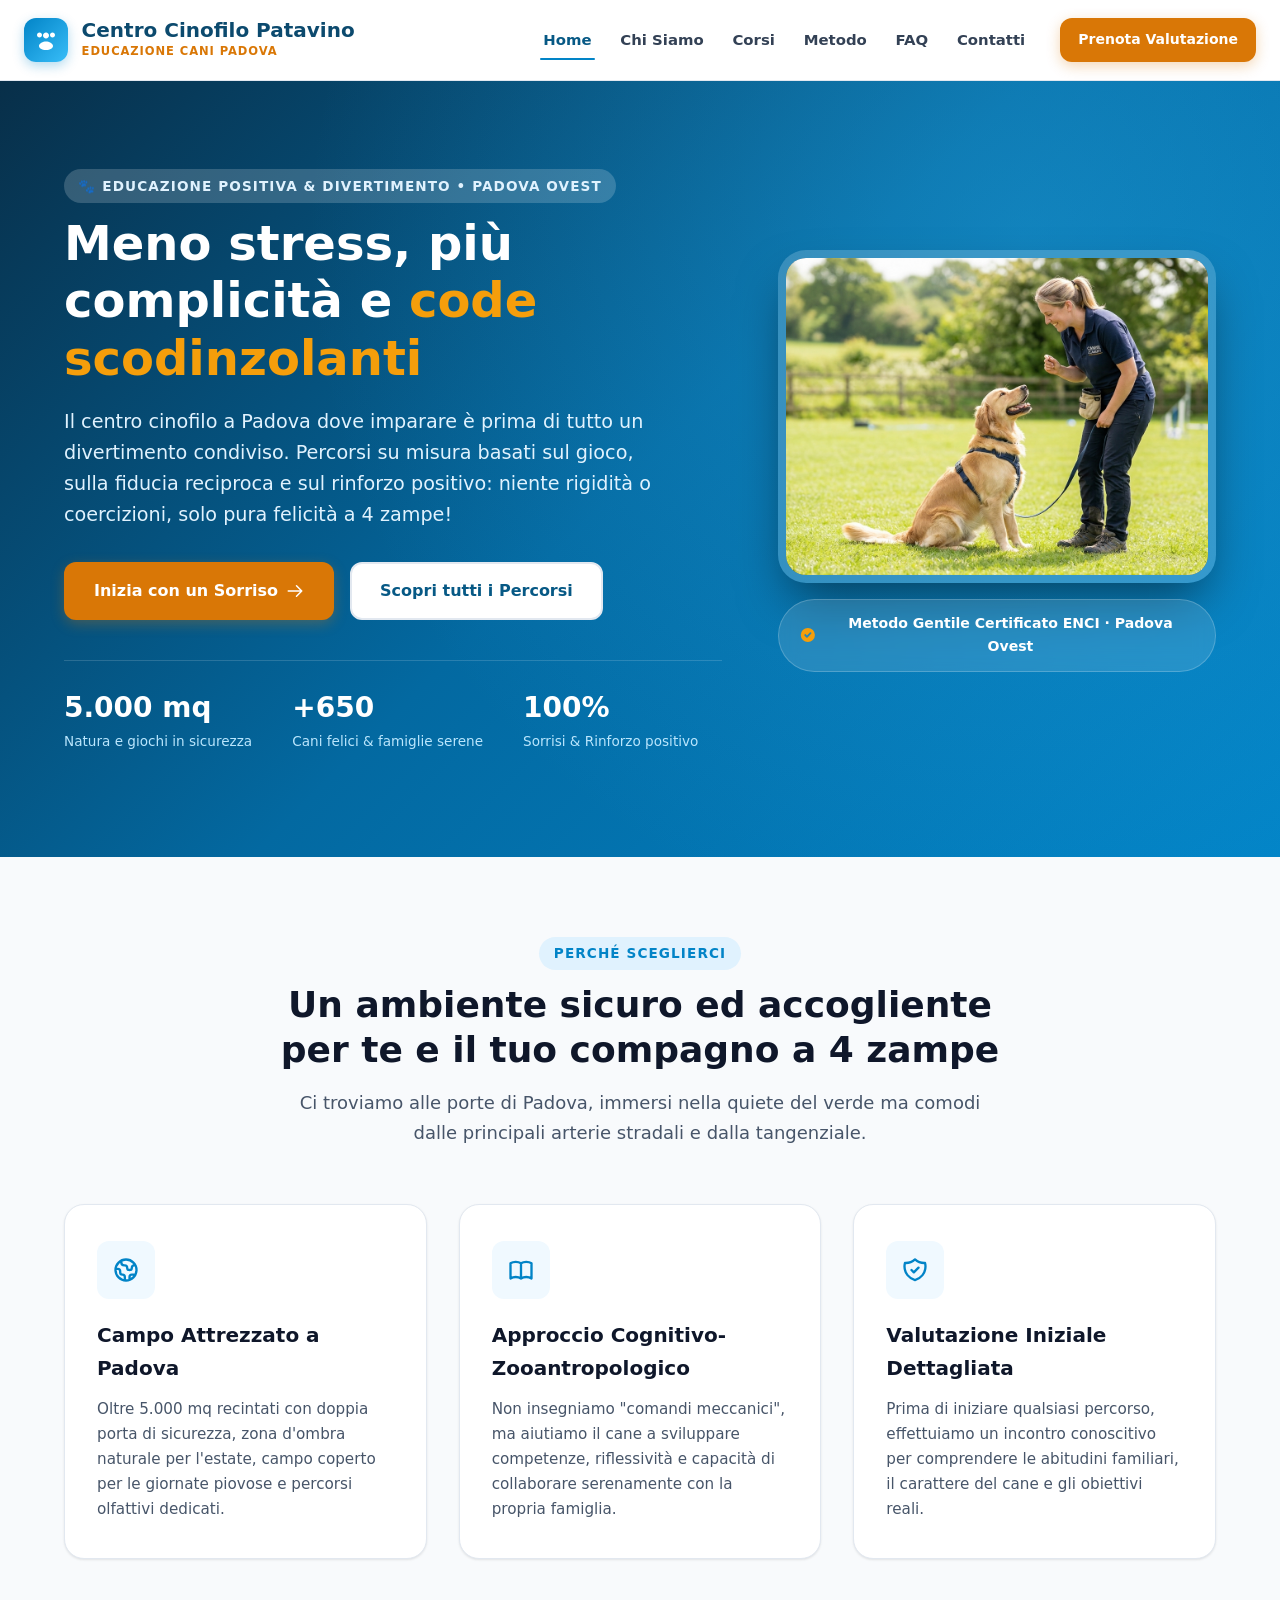
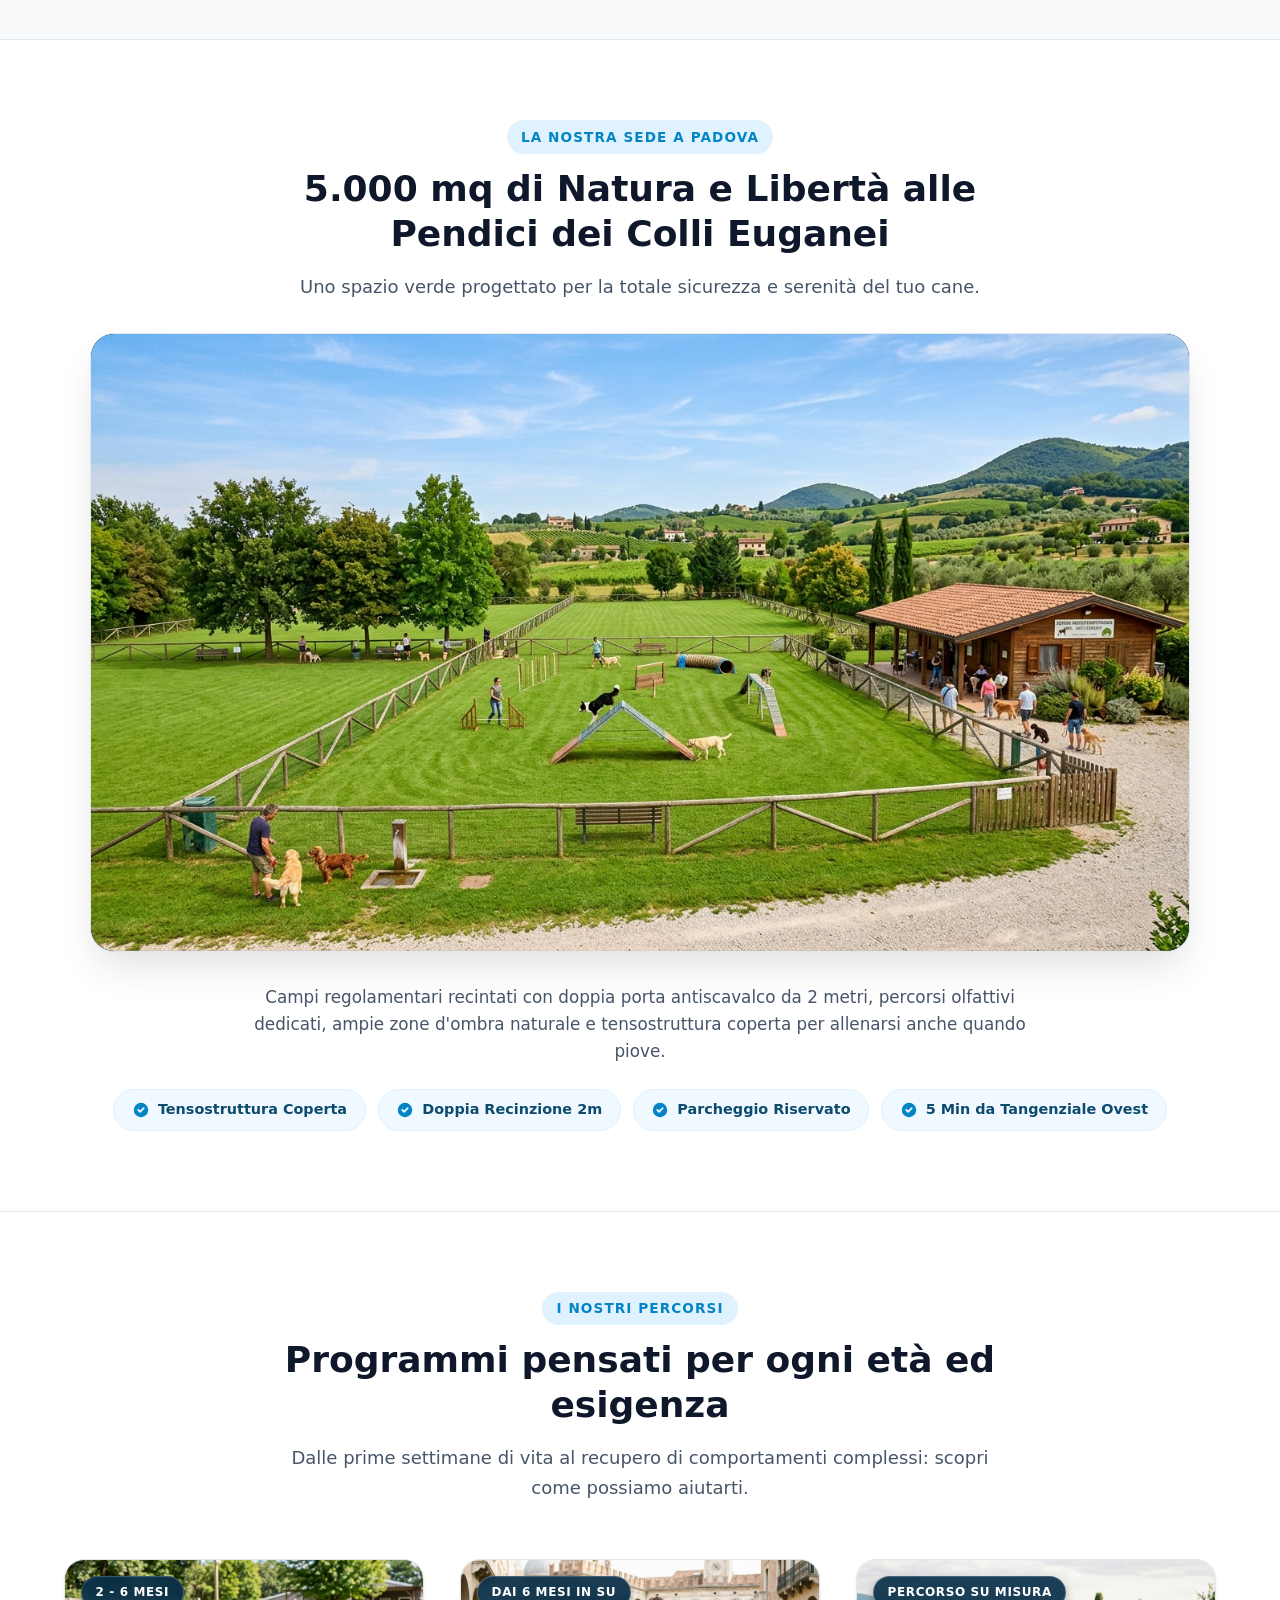
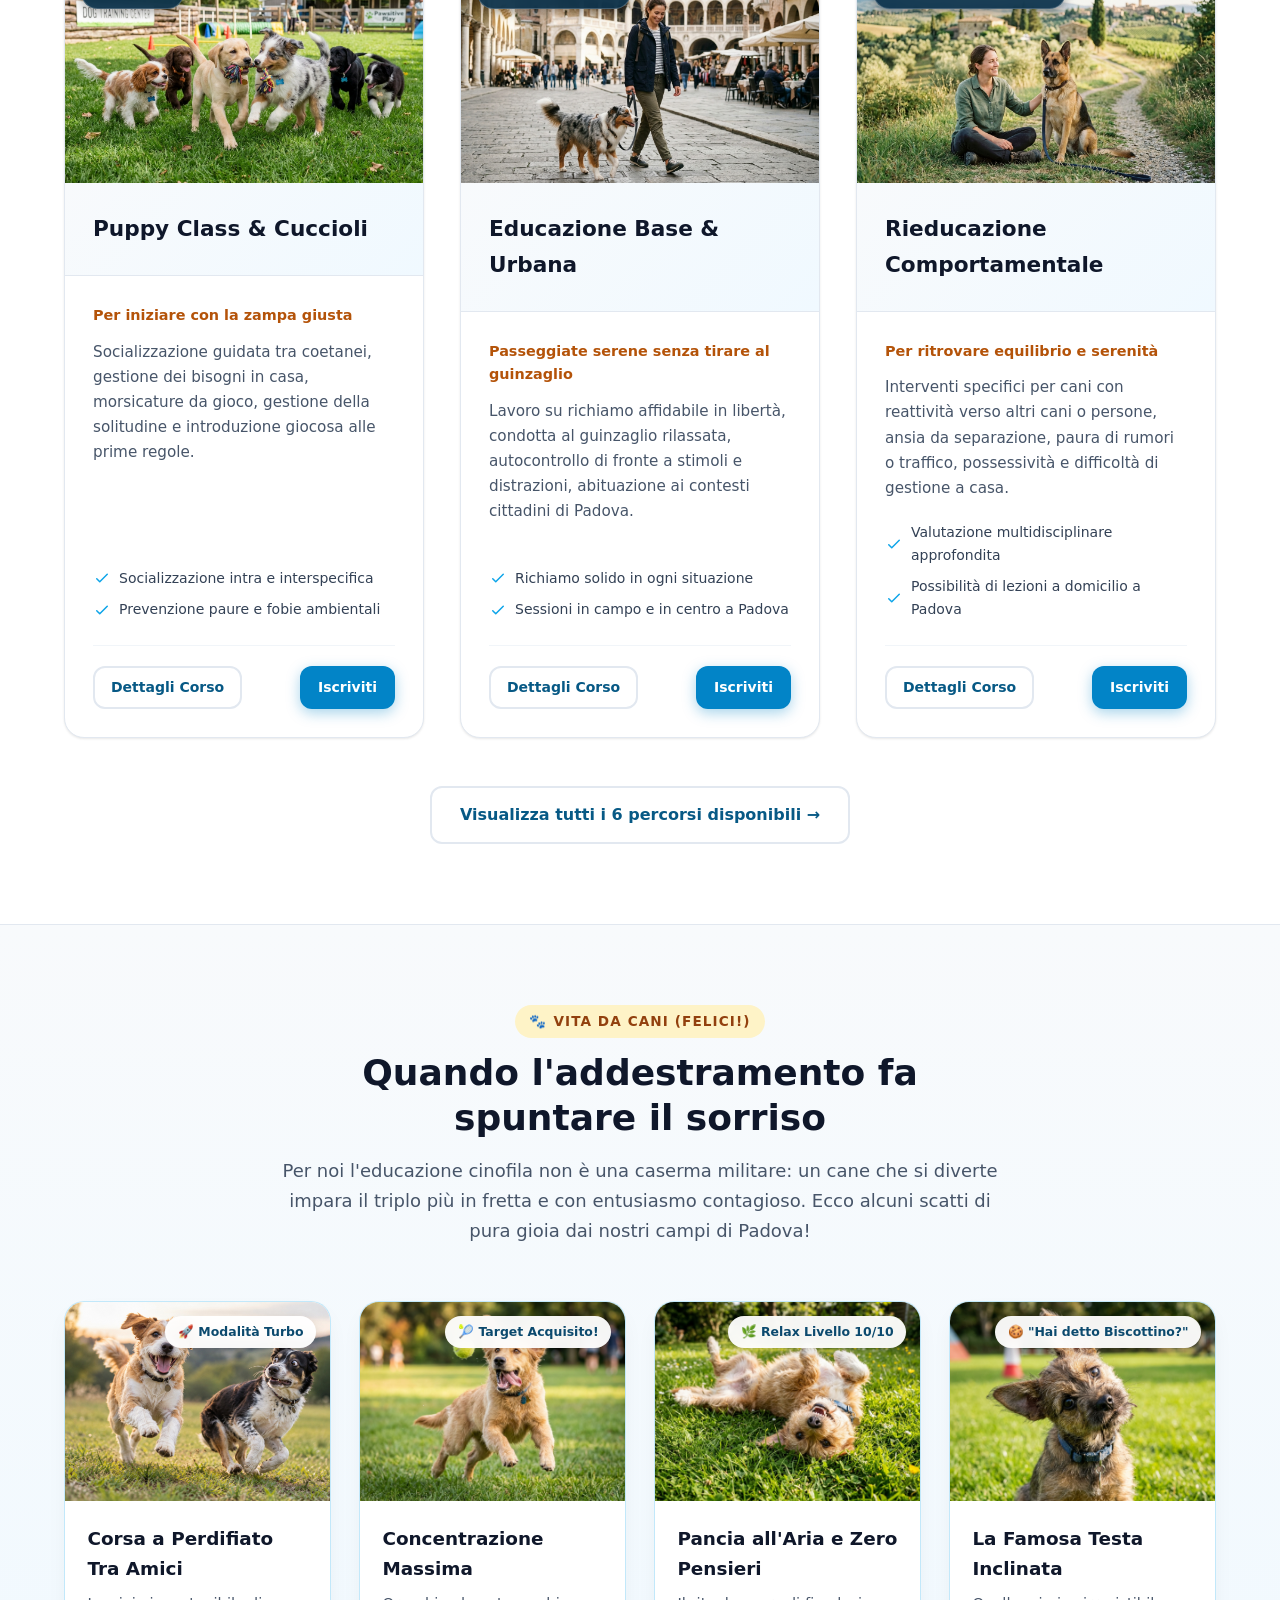
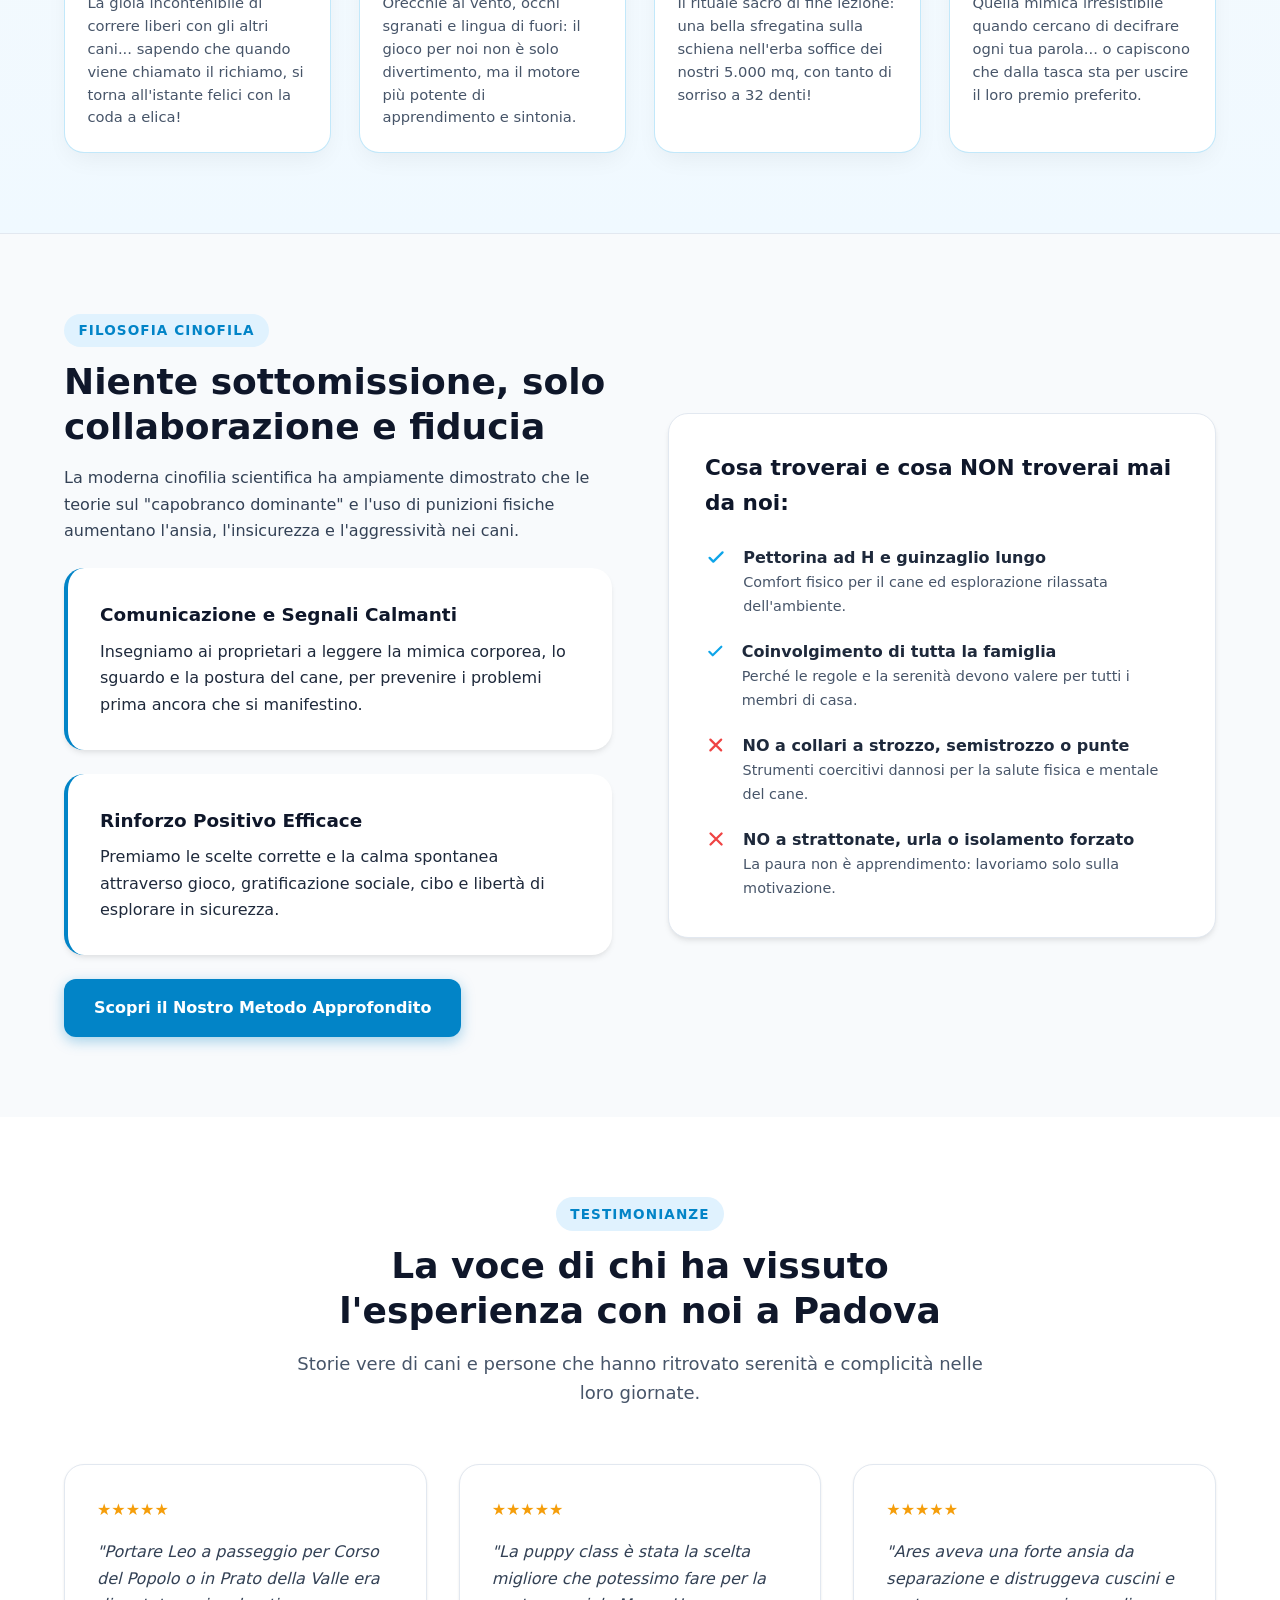
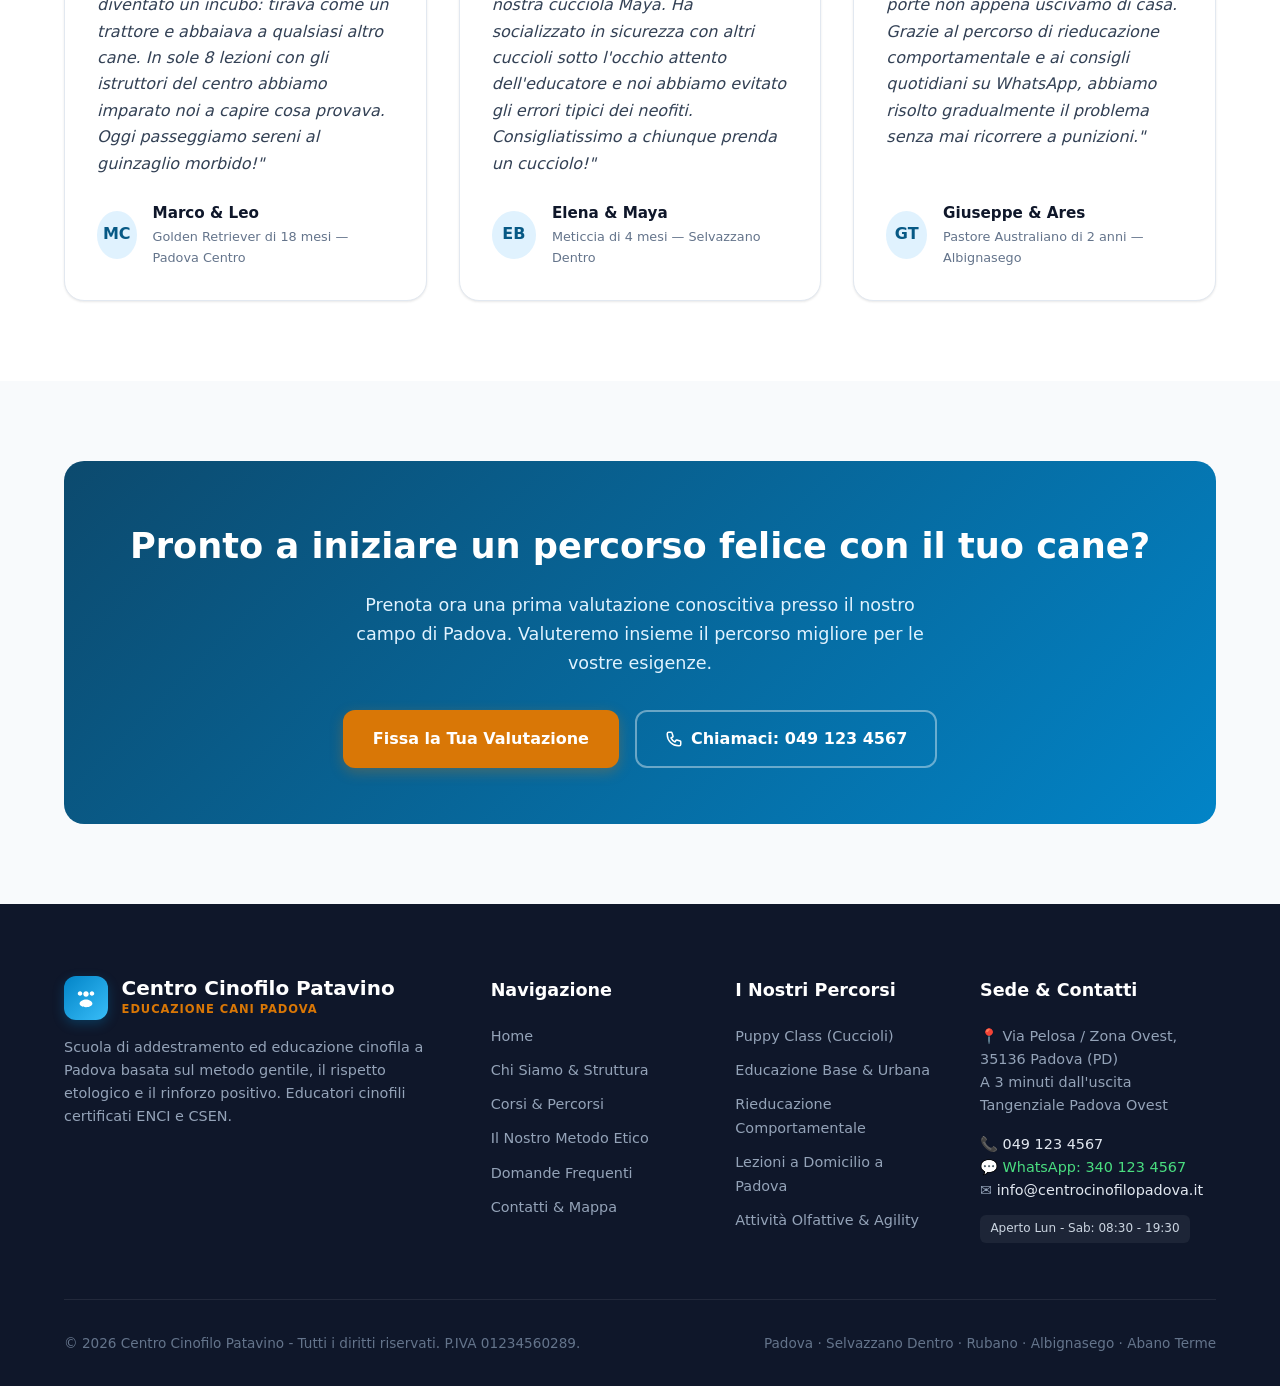
==== index.html @ 5c938167 "Initial commit - Sito web centro addestramento cani" ====
<!DOCTYPE html>
<html lang="it">
<head>
  <meta charset="UTF-8">
  <meta name="viewport" content="width=device-width, initial-scale=1.0">
  <title>Centro Addestramento Cani Padova | Educazione & Cinofilia Patavina</title>
  <meta name="description" content="Centro di addestramento ed educazione cinofila a Padova. Metodo gentile e rinforzo positivo, puppy class, educazione base, rieducazione comportamentale ed istruttori certificati ENCI.">
  <link rel="stylesheet" href="./css/style.css?v=20261014-6">
  <style>
    /* Critical Visual Failsafe (Guarantees zero stretching & perfect centering even if cache delay) */
    .hero-visual-card { position: relative; width: 100%; border-radius: 28px; padding: 8px; background: rgba(255,255,255,0.18); backdrop-filter: blur(16px); box-shadow: 0 25px 50px -12px rgba(0,0,0,0.5); }
    .hero-visual-inner { position: relative; border-radius: 20px; overflow: hidden; width: 100%; aspect-ratio: 4/3; }
    .hero-visual-inner img { width: 100%; height: 100%; object-fit: cover; object-position: center 25%; display: block; }
    .hero-image-caption-bar { margin-top: 1rem; display: flex; align-items: center; justify-content: center; gap: 0.6rem; background: rgba(255, 255, 255, 0.12); backdrop-filter: blur(10px); padding: 0.75rem 1.25rem; border-radius: 9999px; border: 1px solid rgba(255, 255, 255, 0.2); color: #fff; font-size: 0.88rem; font-weight: 600; text-align: center; }
    .facility-showcase-container { width: 100%; max-width: 1100px; margin: 0 auto; }
    .facility-showcase-card { position: relative; width: 100%; margin: 0 auto; border-radius: 24px; overflow: hidden; box-shadow: 0 20px 40px -10px rgba(15,23,42,0.15); border: 1px solid #e2e8f0; aspect-ratio: 16/9; background: #0f172a; display: block; }
    .facility-showcase-card img { width: 100%; height: 100%; object-fit: cover; object-position: center; display: block; }
    .course-card-thumb-wrapper { position: relative; width: 100%; aspect-ratio: 16/10; overflow: hidden; background: #e2e8f0; }
    .course-card-thumb-wrapper img { width: 100%; height: 100%; object-fit: cover; object-position: center; display: block; }
    .course-thumb-floating-tag { position: absolute; top: 1rem; left: 1rem; background: rgba(8,47,73,0.92); backdrop-filter: blur(8px); color: #fff; font-size: 0.75rem; font-weight: 700; text-transform: uppercase; letter-spacing: 0.05em; padding: 0.35rem 0.85rem; border-radius: 9999px; border: 1px solid rgba(255,255,255,0.2); z-index: 2; }
    .fun-card-thumb { position: relative; width: 100%; aspect-ratio: 4/3; overflow: hidden; background: #e2e8f0; }
    .fun-card-thumb img { width: 100%; height: 100%; object-fit: cover; object-position: center; display: block; }
  </style>
</head>
<body>

  <!-- Header & Navigation -->
  <header class="site-header">
    <div class="container nav-container">
      <a href="./index.html" class="brand-logo" aria-label="Home Centro Cinofilo Patavino">
        <div class="brand-icon">
          <!-- Dog Paw Icon -->
          <svg width="24" height="24" viewBox="0 0 24 24" fill="currentColor">
            <path d="M12 10.5c1.66 0 3-1.34 3-3s-1.34-3-3-3-3 1.34-3 3 1.34 3 3 3zm-6.5-1c1.38 0 2.5-1.12 2.5-2.5S6.88 4.5 5.5 4.5 3 5.62 3 7s1.12 2.5 2.5 2.5zm13 0c1.38 0 2.5-1.12 2.5-2.5S19.88 4.5 18.5 4.5 16 5.62 16 7s1.12 2.5 2.5 2.5zm-6.5 4c-3.07 0-7 1.93-7 4.5 0 2.21 2.69 4 7 4s7-1.79 7-4c0-2.57-3.93-4.5-7-4.5z"/>
          </svg>
        </div>
        <div class="brand-text">
          <span class="brand-title">Centro Cinofilo Patavino</span>
          <span class="brand-sub">Educazione Cani Padova</span>
        </div>
      </a>

      <nav class="nav-links">
        <a href="./index.html" class="nav-link active">Home</a>
        <a href="./chi-siamo.html" class="nav-link">Chi Siamo</a>
        <a href="./corsi.html" class="nav-link">Corsi</a>
        <a href="./metodo.html" class="nav-link">Metodo</a>
        <a href="./faq.html" class="nav-link">FAQ</a>
        <a href="./contatti.html" class="nav-link">Contatti</a>
        <a href="./contatti.html" class="btn btn-accent btn-sm">Prenota Valutazione</a>
      </nav>

      <button class="mobile-toggle" aria-label="Apri menu di navigazione" aria-expanded="false">
        <svg width="28" height="28" fill="none" viewBox="0 0 24 24" stroke="currentColor">
          <path stroke-linecap="round" stroke-linejoin="round" stroke-width="2" d="M4 6h16M4 12h16M4 18h16"/>
        </svg>
      </button>
    </div>
  </header>

  <!-- Hero Section -->
  <section class="hero-section">
    <div class="container hero-grid">
      <div class="hero-content">
        <span class="section-tag" style="background: rgba(255,255,255,0.18); color: #e0f2fe;">🐾 Educazione Positiva & Divertimento &bull; Padova Ovest</span>
        <h1>Meno stress, più complicità e <span>code scodinzolanti</span></h1>
        <p>
          Il centro cinofilo a Padova dove imparare è prima di tutto un divertimento condiviso. Percorsi su misura basati sul gioco, sulla fiducia reciproca e sul rinforzo positivo: niente rigidità o coercizioni, solo pura felicità a 4 zampe!
        </p>
        <div class="hero-actions">
          <a href="./contatti.html" class="btn btn-accent">
            <span>Inizia con un Sorriso</span>
            <svg width="18" height="18" fill="none" viewBox="0 0 24 24" stroke="currentColor">
              <path stroke-linecap="round" stroke-linejoin="round" stroke-width="2" d="M14 5l7 7m0 0l-7 7m7-7H3"/>
            </svg>
          </a>
          <a href="./corsi.html" class="btn btn-secondary">Scopri tutti i Percorsi</a>
        </div>
        <div class="hero-stats">
          <div class="stat-item">
            <h3>5.000 mq</h3>
            <p>Natura e giochi in sicurezza</p>
          </div>
          <div class="stat-item">
            <h3>+650</h3>
            <p>Cani felici & famiglie serene</p>
          </div>
          <div class="stat-item">
            <h3>100%</h3>
            <p>Sorrisi & Rinforzo positivo</p>
          </div>
        </div>
      </div>

      <!-- Clean, Unobstructed Hero Visual Card -->
      <div>
        <div class="hero-visual-card">
          <div class="hero-visual-inner">
            <img src="./images/hero-dog-training.jpg" alt="Istruttrice cinofila con Golden Retriever sorridente sul campo a Padova" width="800" height="600" loading="eager">
          </div>
        </div>
        <div class="hero-image-caption-bar">
          <svg width="18" height="18" fill="currentColor" viewBox="0 0 20 20"><path fill-rule="evenodd" d="M10 18a8 8 0 100-16 8 8 0 000 16zm3.707-9.293a1 1 0 00-1.414-1.414L9 10.586 7.707 9.293a1 1 0 00-1.414 1.414l2 2a1 1 0 001.414 0l4-4z" clip-rule="evenodd"/></svg>
          <span>Metodo Gentile Certificato ENCI &middot; Padova Ovest</span>
        </div>
      </div>
    </div>
  </section>

  <!-- Key Advantages Section -->
  <section class="section-padding">
    <div class="container">
      <div class="section-header">
        <span class="section-tag">Perché Sceglierci</span>
        <h2 class="section-title">Un ambiente sicuro ed accogliente per te e il tuo compagno a 4 zampe</h2>
        <p class="section-desc">Ci troviamo alle porte di Padova, immersi nella quiete del verde ma comodi dalle principali arterie stradali e dalla tangenziale.</p>
      </div>

      <div class="features-grid">
        <div class="feature-card">
          <div class="feature-icon-wrapper">
            <svg width="28" height="28" fill="none" viewBox="0 0 24 24" stroke="currentColor">
              <path stroke-linecap="round" stroke-linejoin="round" stroke-width="2" d="M3.055 11H5a2 2 0 012 2v1a2 2 0 002 2 2 2 0 012 2v2.945M8 3.935V5.5A2.5 2.5 0 0010.5 8h.5a2 2 0 012 2 2 2 0 104 0 2 2 0 012-2h1.064M15 20.488V18a2 2 0 012-2h3.064M21 12a9 9 0 11-18 0 9 9 0 0118 0z"/>
            </svg>
          </div>
          <h3>Campo Attrezzato a Padova</h3>
          <p>Oltre 5.000 mq recintati con doppia porta di sicurezza, zona d'ombra naturale per l'estate, campo coperto per le giornate piovose e percorsi olfattivi dedicati.</p>
        </div>

        <div class="feature-card">
          <div class="feature-icon-wrapper">
            <svg width="28" height="28" fill="none" viewBox="0 0 24 24" stroke="currentColor">
              <path stroke-linecap="round" stroke-linejoin="round" stroke-width="2" d="M12 6.253v13m0-13C10.832 5.477 9.246 5 7.5 5S4.168 5.477 3 6.253v13C4.168 18.477 5.754 18 7.5 18s3.332.477 4.5 1.253m0-13C13.168 5.477 14.754 5 16.5 5c1.747 0 3.332.477 4.5 1.253v13C19.832 18.477 18.247 18 16.5 18c-1.746 0-3.332.477-4.5 1.253"/>
            </svg>
          </div>
          <h3>Approccio Cognitivo-Zooantropologico</h3>
          <p>Non insegniamo "comandi meccanici", ma aiutiamo il cane a sviluppare competenze, riflessività e capacità di collaborare serenamente con la propria famiglia.</p>
        </div>

        <div class="feature-card">
          <div class="feature-icon-wrapper">
            <svg width="28" height="28" fill="none" viewBox="0 0 24 24" stroke="currentColor">
              <path stroke-linecap="round" stroke-linejoin="round" stroke-width="2" d="M9 12l2 2 4-4m5.618-4.016A11.955 11.955 0 0112 2.944a11.955 11.955 0 01-8.618 3.04A12.02 12.02 0 003 9c0 5.591 3.824 10.29 9 11.622 5.176-1.332 9-6.03 9-11.622 0-1.042-.133-2.052-.382-3.016z"/>
            </svg>
          </div>
          <h3>Valutazione Iniziale Dettagliata</h3>
          <p>Prima di iniziare qualsiasi percorso, effettuiamo un incontro conoscitivo per comprendere le abitudini familiari, il carattere del cane e gli obiettivi reali.</p>
        </div>
      </div>
    </div>
  </section>

  <!-- Dedicated Facility Showcase Section (Clean & Perfectly Centered) -->
  <section class="section-padding facility-section">
    <div class="container">
      <div class="facility-showcase-container">
        <div class="section-header" style="margin-bottom: 2rem;">
          <span class="section-tag">La Nostra Sede a Padova</span>
          <h2 class="section-title">5.000 mq di Natura e Libertà alle Pendici dei Colli Euganei</h2>
          <p class="section-desc">Uno spazio verde progettato per la totale sicurezza e serenità del tuo cane.</p>
        </div>

        <div class="facility-showcase-card">
          <img src="./images/dog-center-field.jpg" alt="Campo di addestramento cinofilo a Padova con vista sui Colli Euganei" width="1200" height="675" loading="lazy">
        </div>

        <div class="facility-details-block">
          <p>
            Campi regolamentari recintati con doppia porta antiscavalco da 2 metri, percorsi olfattivi dedicati, ampie zone d'ombra naturale e tensostruttura coperta per allenarsi anche quando piove.
          </p>
          <div class="facility-pills-row">
            <span class="facility-pill-clean">
              <svg width="18" height="18" fill="currentColor" viewBox="0 0 20 20"><path fill-rule="evenodd" d="M10 18a8 8 0 100-16 8 8 0 000 16zm3.707-9.293a1 1 0 00-1.414-1.414L9 10.586 7.707 9.293a1 1 0 00-1.414 1.414l2 2a1 1 0 001.414 0l4-4z" clip-rule="evenodd"/></svg>
              Tensostruttura Coperta
            </span>
            <span class="facility-pill-clean">
              <svg width="18" height="18" fill="currentColor" viewBox="0 0 20 20"><path fill-rule="evenodd" d="M10 18a8 8 0 100-16 8 8 0 000 16zm3.707-9.293a1 1 0 00-1.414-1.414L9 10.586 7.707 9.293a1 1 0 00-1.414 1.414l2 2a1 1 0 001.414 0l4-4z" clip-rule="evenodd"/></svg>
              Doppia Recinzione 2m
            </span>
            <span class="facility-pill-clean">
              <svg width="18" height="18" fill="currentColor" viewBox="0 0 20 20"><path fill-rule="evenodd" d="M10 18a8 8 0 100-16 8 8 0 000 16zm3.707-9.293a1 1 0 00-1.414-1.414L9 10.586 7.707 9.293a1 1 0 00-1.414 1.414l2 2a1 1 0 001.414 0l4-4z" clip-rule="evenodd"/></svg>
              Parcheggio Riservato
            </span>
            <span class="facility-pill-clean">
              <svg width="18" height="18" fill="currentColor" viewBox="0 0 20 20"><path fill-rule="evenodd" d="M10 18a8 8 0 100-16 8 8 0 000 16zm3.707-9.293a1 1 0 00-1.414-1.414L9 10.586 7.707 9.293a1 1 0 00-1.414 1.414l2 2a1 1 0 001.414 0l4-4z" clip-rule="evenodd"/></svg>
              5 Min da Tangenziale Ovest
            </span>
          </div>
        </div>
      </div>
    </div>
  </section>

  <!-- Courses Overview Section -->
  <section class="section-padding" style="background-color: var(--white);">
    <div class="container">
      <div class="section-header">
        <span class="section-tag">I Nostri Percorsi</span>
        <h2 class="section-title">Programmi pensati per ogni età ed esigenza</h2>
        <p class="section-desc">Dalle prime settimane di vita al recupero di comportamenti complessi: scopri come possiamo aiutarti.</p>
      </div>

      <div class="courses-grid">
        <!-- Puppy Class -->
        <div class="course-card">
          <div class="course-card-thumb-wrapper">
            <img src="./images/puppy-class-training.jpg" alt="Cuccioli che socializzano durante la Puppy Class a Padova" width="400" height="250" loading="lazy">
            <span class="course-thumb-floating-tag">2 - 6 Mesi</span>
          </div>
          <div class="course-card-header">
            <h3>Puppy Class & Cuccioli</h3>
          </div>
          <div class="course-card-body">
            <div class="course-target">Per iniziare con la zampa giusta</div>
            <p class="course-description">
              Socializzazione guidata tra coetanei, gestione dei bisogni in casa, morsicature da gioco, gestione della solitudine e introduzione giocosa alle prime regole.
            </p>
            <ul class="course-highlights">
              <li>
                <svg width="18" height="18" fill="none" viewBox="0 0 24 24" stroke="currentColor"><path stroke-linecap="round" stroke-linejoin="round" stroke-width="2" d="M5 13l4 4L19 7"/></svg>
                <span>Socializzazione intra e interspecifica</span>
              </li>
              <li>
                <svg width="18" height="18" fill="none" viewBox="0 0 24 24" stroke="currentColor"><path stroke-linecap="round" stroke-linejoin="round" stroke-width="2" d="M5 13l4 4L19 7"/></svg>
                <span>Prevenzione paure e fobie ambientali</span>
              </li>
            </ul>
            <div class="course-card-footer">
              <a href="./corsi.html#puppy" class="btn btn-secondary btn-sm">Dettagli Corso</a>
              <a href="./contatti.html?corso=puppy" class="btn btn-primary btn-sm">Iscriviti</a>
            </div>
          </div>
        </div>

        <!-- Educazione Base -->
        <div class="course-card">
          <div class="course-card-thumb-wrapper">
            <img src="./images/dog-urban-padova.jpg" alt="Educazione urbana a Padova con cane sereno al guinzaglio" width="400" height="250" loading="lazy">
            <span class="course-thumb-floating-tag">Dai 6 Mesi in su</span>
          </div>
          <div class="course-card-header">
            <h3>Educazione Base & Urbana</h3>
          </div>
          <div class="course-card-body">
            <div class="course-target">Passeggiate serene senza tirare al guinzaglio</div>
            <p class="course-description">
              Lavoro su richiamo affidabile in libertà, condotta al guinzaglio rilassata, autocontrollo di fronte a stimoli e distrazioni, abituazione ai contesti cittadini di Padova.
            </p>
            <ul class="course-highlights">
              <li>
                <svg width="18" height="18" fill="none" viewBox="0 0 24 24" stroke="currentColor"><path stroke-linecap="round" stroke-linejoin="round" stroke-width="2" d="M5 13l4 4L19 7"/></svg>
                <span>Richiamo solido in ogni situazione</span>
              </li>
              <li>
                <svg width="18" height="18" fill="none" viewBox="0 0 24 24" stroke="currentColor"><path stroke-linecap="round" stroke-linejoin="round" stroke-width="2" d="M5 13l4 4L19 7"/></svg>
                <span>Sessioni in campo e in centro a Padova</span>
              </li>
            </ul>
            <div class="course-card-footer">
              <a href="./corsi.html#base" class="btn btn-secondary btn-sm">Dettagli Corso</a>
              <a href="./contatti.html?corso=base" class="btn btn-primary btn-sm">Iscriviti</a>
            </div>
          </div>
        </div>

        <!-- Rieducazione Comportamentale -->
        <div class="course-card">
          <div class="course-card-thumb-wrapper">
            <img src="./images/dog-behaviour-rehab.jpg" alt="Rieducazione comportamentale e serenità cane a Padova" width="400" height="250" loading="lazy">
            <span class="course-thumb-floating-tag">Percorso Su Misura</span>
          </div>
          <div class="course-card-header">
            <h3>Rieducazione Comportamentale</h3>
          </div>
          <div class="course-card-body">
            <div class="course-target">Per ritrovare equilibrio e serenità</div>
            <p class="course-description">
              Interventi specifici per cani con reattività verso altri cani o persone, ansia da separazione, paura di rumori o traffico, possessività e difficoltà di gestione a casa.
            </p>
            <ul class="course-highlights">
              <li>
                <svg width="18" height="18" fill="none" viewBox="0 0 24 24" stroke="currentColor"><path stroke-linecap="round" stroke-linejoin="round" stroke-width="2" d="M5 13l4 4L19 7"/></svg>
                <span>Valutazione multidisciplinare approfondita</span>
              </li>
              <li>
                <svg width="18" height="18" fill="none" viewBox="0 0 24 24" stroke="currentColor"><path stroke-linecap="round" stroke-linejoin="round" stroke-width="2" d="M5 13l4 4L19 7"/></svg>
                <span>Possibilità di lezioni a domicilio a Padova</span>
              </li>
            </ul>
            <div class="course-card-footer">
              <a href="./corsi.html#rieducazione" class="btn btn-secondary btn-sm">Dettagli Corso</a>
              <a href="./contatti.html?corso=rieducazione" class="btn btn-primary btn-sm">Iscriviti</a>
            </div>
          </div>
        </div>
      </div>

      <div style="text-align: center; margin-top: 3rem;">
        <a href="./corsi.html" class="btn btn-secondary">Visualizza tutti i 6 percorsi disponibili &rarr;</a>
      </div>
    </div>
  </section>

  <!-- Joyful & Playful Canine Moments Section -->
  <section class="section-padding fun-gallery-section">
    <div class="container">
      <div class="section-header">
        <span class="section-tag" style="background: #fef3c7; color: #92400e;">🐾 Vita da Cani (Felici!)</span>
        <h2 class="section-title">Quando l'addestramento fa spuntare il sorriso</h2>
        <p class="section-desc">
          Per noi l'educazione cinofila non è una caserma militare: un cane che si diverte impara il triplo più in fretta e con entusiasmo contagioso. Ecco alcuni scatti di pura gioia dai nostri campi di Padova!
        </p>
      </div>

      <div class="fun-gallery-grid">
        <!-- 1. The hilarious running dogs (user uploaded photo) -->
        <div class="fun-card">
          <div class="fun-card-thumb">
            <img src="./images/funny-dogs-running.jpg" alt="Due cani che corrono a tutta velocità felici sul prato a Padova" width="600" height="450" loading="lazy">
            <span class="fun-card-badge">🚀 Modalità Turbo</span>
          </div>
          <div class="fun-card-body">
            <div>
              <h3 class="fun-card-title">Corsa a Perdifiato Tra Amici</h3>
              <p class="fun-card-desc">
                La gioia incontenibile di correre liberi con gli altri cani... sapendo che quando viene chiamato il richiamo, si torna all'istante felici con la coda a elica!
              </p>
            </div>
          </div>
        </div>

        <!-- 2. Dog catching ball -->
        <div class="fun-card">
          <div class="fun-card-thumb">
            <img src="./images/funny-dog-catching-ball.jpg" alt="Golden Retriever che salta per prendere al volo la pallina da tennis" width="600" height="450" loading="lazy">
            <span class="fun-card-badge">🎾 Target Acquisito!</span>
          </div>
          <div class="fun-card-body">
            <div>
              <h3 class="fun-card-title">Concentrazione Massima</h3>
              <p class="fun-card-desc">
                Orecchie al vento, occhi sgranati e lingua di fuori: il gioco per noi non è solo divertimento, ma il motore più potente di apprendimento e sintonia.
              </p>
            </div>
          </div>
        </div>

        <!-- 3. Dog rolling upside down on grass -->
        <div class="fun-card">
          <div class="fun-card-thumb">
            <img src="./images/funny-dog-rolling-grass.jpg" alt="Cane che si rotola a pancia all'aria felice sull'erba verde del campo cinofilo" width="600" height="450" loading="lazy">
            <span class="fun-card-badge">🌿 Relax Livello 10/10</span>
          </div>
          <div class="fun-card-body">
            <div>
              <h3 class="fun-card-title">Pancia all'Aria e Zero Pensieri</h3>
              <p class="fun-card-desc">
                Il rituale sacro di fine lezione: una bella sfregatina sulla schiena nell'erba soffice dei nostri 5.000 mq, con tanto di sorriso a 32 denti!
              </p>
            </div>
          </div>
        </div>

        <!-- 4. Puppy with head tilt -->
        <div class="fun-card">
          <div class="fun-card-thumb">
            <img src="./images/funny-dog-head-tilt.jpg" alt="Cucciolo curioso con la testa inclinata che ascolta l'istruttore cinofilo" width="600" height="450" loading="lazy">
            <span class="fun-card-badge">🍪 "Hai detto Biscottino?"</span>
          </div>
          <div class="fun-card-body">
            <div>
              <h3 class="fun-card-title">La Famosa Testa Inclinata</h3>
              <p class="fun-card-desc">
                Quella mimica irresistibile quando cercano di decifrare ogni tua parola... o capiscono che dalla tasca sta per uscire il loro premio preferito.
              </p>
            </div>
          </div>
        </div>
      </div>
    </div>
  </section>

  <!-- Method & Philosophy Highlight -->
  <section class="section-padding">
    <div class="container">
      <div class="method-split">
        <div>
          <span class="section-tag">Filosofia Cinofila</span>
          <h2 class="section-title">Niente sottomissione, solo collaborazione e fiducia</h2>
          <p style="margin-bottom: 1.5rem; color: var(--dark-700);">
            La moderna cinofilia scientifica ha ampiamente dimostrato che le teorie sul "capobranco dominante" e l'uso di punizioni fisiche aumentano l'ansia, l'insicurezza e l'aggressività nei cani.
          </p>
          <div class="method-card">
            <h4>Comunicazione e Segnali Calmanti</h4>
            <p>Insegniamo ai proprietari a leggere la mimica corporea, lo sguardo e la postura del cane, per prevenire i problemi prima ancora che si manifestino.</p>
          </div>
          <div class="method-card">
            <h4>Rinforzo Positivo Efficace</h4>
            <p>Premiamo le scelte corrette e la calma spontanea attraverso gioco, gratificazione sociale, cibo e libertà di esplorare in sicurezza.</p>
          </div>
          <a href="./metodo.html" class="btn btn-primary">Scopri il Nostro Metodo Approfondito</a>
        </div>

        <div class="comparison-box">
          <h3 style="font-size: 1.35rem; margin-bottom: 1.5rem; color: var(--dark-900);">Cosa troverai e cosa NON troverai mai da noi:</h3>
          <div class="comparison-list">
            <div class="comparison-item yes">
              <svg width="24" height="24" fill="none" viewBox="0 0 24 24" stroke="currentColor">
                <path stroke-linecap="round" stroke-linejoin="round" stroke-width="2.5" d="M5 13l4 4L19 7"/>
              </svg>
              <div>
                <strong>Pettorina ad H e guinzaglio lungo</strong>
                <p style="font-size: 0.9rem; color: var(--dark-600);">Comfort fisico per il cane ed esplorazione rilassata dell'ambiente.</p>
              </div>
            </div>
            <div class="comparison-item yes">
              <svg width="24" height="24" fill="none" viewBox="0 0 24 24" stroke="currentColor">
                <path stroke-linecap="round" stroke-linejoin="round" stroke-width="2.5" d="M5 13l4 4L19 7"/>
              </svg>
              <div>
                <strong>Coinvolgimento di tutta la famiglia</strong>
                <p style="font-size: 0.9rem; color: var(--dark-600);">Perché le regole e la serenità devono valere per tutti i membri di casa.</p>
              </div>
            </div>
            <div class="comparison-item no">
              <svg width="24" height="24" fill="none" viewBox="0 0 24 24" stroke="currentColor">
                <path stroke-linecap="round" stroke-linejoin="round" stroke-width="2.5" d="M6 18L18 6M6 6l12 12"/>
              </svg>
              <div>
                <strong>NO a collari a strozzo, semistrozzo o punte</strong>
                <p style="font-size: 0.9rem; color: var(--dark-600);">Strumenti coercitivi dannosi per la salute fisica e mentale del cane.</p>
              </div>
            </div>
            <div class="comparison-item no">
              <svg width="24" height="24" fill="none" viewBox="0 0 24 24" stroke="currentColor">
                <path stroke-linecap="round" stroke-linejoin="round" stroke-width="2.5" d="M6 18L18 6M6 6l12 12"/>
              </svg>
              <div>
                <strong>NO a strattonate, urla o isolamento forzato</strong>
                <p style="font-size: 0.9rem; color: var(--dark-600);">La paura non è apprendimento: lavoriamo solo sulla motivazione.</p>
              </div>
            </div>
          </div>
        </div>
      </div>
    </div>
  </section>

  <!-- Testimonials Section -->
  <section class="section-padding" style="background-color: var(--white);">
    <div class="container">
      <div class="section-header">
        <span class="section-tag">Testimonianze</span>
        <h2 class="section-title">La voce di chi ha vissuto l'esperienza con noi a Padova</h2>
        <p class="section-desc">Storie vere di cani e persone che hanno ritrovato serenità e complicità nelle loro giornate.</p>
      </div>

      <div class="testimonials-grid">
        <!-- Testimonial 1 -->
        <div class="testimonial-card">
          <div class="testimonial-stars">★★★★★</div>
          <p class="testimonial-text">
            "Portare Leo a passeggio per Corso del Popolo o in Prato della Valle era diventato un incubo: tirava come un trattore e abbaiava a qualsiasi altro cane. In sole 8 lezioni con gli istruttori del centro abbiamo imparato noi a capire cosa provava. Oggi passeggiamo sereni al guinzaglio morbido!"
          </p>
          <div class="testimonial-author">
            <div class="author-avatar">MC</div>
            <div class="author-info">
              <h4>Marco & Leo</h4>
              <p>Golden Retriever di 18 mesi — Padova Centro</p>
            </div>
          </div>
        </div>

        <!-- Testimonial 2 -->
        <div class="testimonial-card">
          <div class="testimonial-stars">★★★★★</div>
          <p class="testimonial-text">
            "La puppy class è stata la scelta migliore che potessimo fare per la nostra cucciola Maya. Ha socializzato in sicurezza con altri cuccioli sotto l'occhio attento dell'educatore e noi abbiamo evitato gli errori tipici dei neofiti. Consigliatissimo a chiunque prenda un cucciolo!"
          </p>
          <div class="testimonial-author">
            <div class="author-avatar">EB</div>
            <div class="author-info">
              <h4>Elena & Maya</h4>
              <p>Meticcia di 4 mesi — Selvazzano Dentro</p>
            </div>
          </div>
        </div>

        <!-- Testimonial 3 -->
        <div class="testimonial-card">
          <div class="testimonial-stars">★★★★★</div>
          <p class="testimonial-text">
            "Ares aveva una forte ansia da separazione e distruggeva cuscini e porte non appena uscivamo di casa. Grazie al percorso di rieducazione comportamentale e ai consigli quotidiani su WhatsApp, abbiamo risolto gradualmente il problema senza mai ricorrere a punizioni."
          </p>
          <div class="testimonial-author">
            <div class="author-avatar">GT</div>
            <div class="author-info">
              <h4>Giuseppe & Ares</h4>
              <p>Pastore Australiano di 2 anni — Albignasego</p>
            </div>
          </div>
        </div>
      </div>
    </div>
  </section>

  <!-- CTA Banner -->
  <section class="section-padding">
    <div class="container">
      <div class="cta-banner">
        <h2>Pronto a iniziare un percorso felice con il tuo cane?</h2>
        <p>Prenota ora una prima valutazione conoscitiva presso il nostro campo di Padova. Valuteremo insieme il percorso migliore per le vostre esigenze.</p>
        <div style="display: flex; gap: 1rem; justify-content: center; flex-wrap: wrap;">
          <a href="./contatti.html" class="btn btn-accent">Fissa la Tua Valutazione</a>
          <a href="tel:+390491234567" class="btn btn-secondary" style="background: transparent; color: #fff; border-color: rgba(255,255,255,0.4);">
            <svg width="18" height="18" fill="none" viewBox="0 0 24 24" stroke="currentColor">
              <path stroke-linecap="round" stroke-linejoin="round" stroke-width="2" d="M3 5a2 2 0 012-2h3.28a1 1 0 01.948.684l1.498 4.493a1 1 0 01-.502 1.21l-2.257 1.13a11.042 11.042 0 005.516 5.516l1.13-2.257a1 1 0 011.21-.502l4.493 1.498a1 1 0 01.684.949V19a2 2 0 01-2 2h-1C9.716 21 3 14.284 3 6V5z"/>
            </svg>
            <span>Chiamaci: 049 123 4567</span>
          </a>
        </div>
      </div>
    </div>
  </section>

  <!-- Site Footer -->
  <footer class="site-footer">
    <div class="container">
      <div class="footer-grid">
        <div class="footer-col">
          <div class="brand-logo" style="margin-bottom: 1rem;">
            <div class="brand-icon">
              <svg width="22" height="22" viewBox="0 0 24 24" fill="currentColor">
                <path d="M12 10.5c1.66 0 3-1.34 3-3s-1.34-3-3-3-3 1.34-3 3 1.34 3 3 3zm-6.5-1c1.38 0 2.5-1.12 2.5-2.5S6.88 4.5 5.5 4.5 3 5.62 3 7s1.12 2.5 2.5 2.5zm13 0c1.38 0 2.5-1.12 2.5-2.5S19.88 4.5 18.5 4.5 16 5.62 16 7s1.12 2.5 2.5 2.5zm-6.5 4c-3.07 0-7 1.93-7 4.5 0 2.21 2.69 4 7 4s7-1.79 7-4c0-2.57-3.93-4.5-7-4.5z"/>
              </svg>
            </div>
            <div class="brand-text">
              <span class="brand-title" style="color: #fff;">Centro Cinofilo Patavino</span>
              <span class="brand-sub">Educazione Cani Padova</span>
            </div>
          </div>
          <p class="footer-desc">
            Scuola di addestramento ed educazione cinofila a Padova basata sul metodo gentile, il rispetto etologico e il rinforzo positivo. Educatori cinofili certificati ENCI e CSEN.
          </p>
        </div>

        <div class="footer-col">
          <h4>Navigazione</h4>
          <div class="footer-links">
            <a href="./index.html">Home</a>
            <a href="./chi-siamo.html">Chi Siamo & Struttura</a>
            <a href="./corsi.html">Corsi & Percorsi</a>
            <a href="./metodo.html">Il Nostro Metodo Etico</a>
            <a href="./faq.html">Domande Frequenti</a>
            <a href="./contatti.html">Contatti & Mappa</a>
          </div>
        </div>

        <div class="footer-col">
          <h4>I Nostri Percorsi</h4>
          <div class="footer-links">
            <a href="./corsi.html#puppy">Puppy Class (Cuccioli)</a>
            <a href="./corsi.html#base">Educazione Base & Urbana</a>
            <a href="./corsi.html#rieducazione">Rieducazione Comportamentale</a>
            <a href="./corsi.html#domicilio">Lezioni a Domicilio a Padova</a>
            <a href="./corsi.html#sport">Attività Olfattive & Agility</a>
          </div>
        </div>

        <div class="footer-col">
          <h4>Sede & Contatti</h4>
          <p class="footer-desc" style="margin-top: 0; margin-bottom: 0.75rem;">
            📍 Via Pelosa / Zona Ovest, 35136 Padova (PD)<br>
            A 3 minuti dall'uscita Tangenziale Padova Ovest
          </p>
          <p class="footer-desc" style="margin-bottom: 0.75rem;">
            📞 <a href="tel:+390491234567" style="color: #e2e8f0;">049 123 4567</a><br>
            💬 <a href="https://wa.me/393401234567" target="_blank" rel="noopener" style="color: #4ade80;">WhatsApp: 340 123 4567</a><br>
            ✉️ <a href="mailto:info@centrocinofilopadova.it" style="color: #e2e8f0;">info@centrocinofilopadova.it</a>
          </p>
          <div class="footer-badge">
            <span>Aperto Lun - Sab: 08:30 - 19:30</span>
          </div>
        </div>
      </div>

      <div class="footer-bottom">
        <div>
          &copy; 2026 Centro Cinofilo Patavino - Tutti i diritti riservati. P.IVA 01234560289.
        </div>
        <div>
          <span>Padova &middot; Selvazzano Dentro &middot; Rubano &middot; Albignasego &middot; Abano Terme</span>
        </div>
      </div>
    </div>
  </footer>

  <script src="./js/main.js"></script>
</body>
</html>
---- css/style.css ----
/* ==========================================================================
   Centro Cinofilo Patavino - Stylesheet
   Modern, responsive, clean styling with natural organic palette
   ========================================================================== */

:root {
  --primary-950: #082f49;
  --primary-900: #0c4a6e;
  --primary-800: #075985;
  --primary-700: #0284c7;
  --primary-600: #0ea5e9;
  --primary-500: #38bdf8;
  --primary-200: #bae6fd;
  --primary-100: #e0f2fe;
  --primary-50:  #f0f9ff;

  --accent-700:  #b45309;
  --accent-600:  #d97706;
  --accent-500:  #f59e0b;
  --accent-100:  #fef3c7;

  --dark-900:    #0f172a;
  --dark-800:    #1e293b;
  --dark-700:    #334155;
  --dark-600:    #475569;
  --gray-500:    #64748b;
  --gray-300:    #cbd5e1;
  --gray-200:    #e2e8f0;
  --gray-100:    #f1f5f9;
  --gray-50:     #f8fafc;
  --white:       #ffffff;

  --font-main:   system-ui, -apple-system, BlinkMacSystemFont, "Segoe UI", Roboto, "Helvetica Neue", Arial, sans-serif;
  --radius-sm:   6px;
  --radius-md:   12px;
  --radius-lg:   20px;
  --radius-full: 9999px;

  --shadow-sm:   0 1px 3px rgba(0,0,0,0.06), 0 1px 2px rgba(0,0,0,0.04);
  --shadow-md:   0 4px 6px -1px rgba(0,0,0,0.08), 0 2px 4px -1px rgba(0,0,0,0.04);
  --shadow-lg:   0 10px 15px -3px rgba(0,0,0,0.08), 0 4px 6px -2px rgba(0,0,0,0.04);
  --shadow-xl:   0 20px 25px -5px rgba(0,0,0,0.1), 0 10px 10px -5px rgba(0,0,0,0.04);

  --transition:  all 0.25s ease-in-out;
}

/* Base & Reset */
*, *::before, *::after {
  box-sizing: border-box;
  margin: 0;
  padding: 0;
}

html {
  scroll-behavior: smooth;
  font-size: 16px;
}

body {
  font-family: var(--font-main);
  background-color: var(--gray-50);
  color: var(--dark-800);
  line-height: 1.65;
  -webkit-font-smoothing: antialiased;
  min-height: 100vh;
  display: flex;
  flex-direction: column;
}

img, svg {
  max-width: 100%;
  display: block;
}

a {
  color: var(--primary-700);
  text-decoration: none;
  transition: var(--transition);
}

a:hover {
  color: var(--primary-900);
}

ul, ol {
  list-style: none;
}

/* Layout Utilities */
.container {
  width: 100%;
  max-width: 1200px;
  margin-left: auto;
  margin-right: auto;
  padding-left: 1.5rem;
  padding-right: 1.5rem;
}

.section-padding {
  padding-top: 5rem;
  padding-bottom: 5rem;
}

.section-header {
  text-align: center;
  max-width: 720px;
  margin: 0 auto 3.5rem auto;
}

.section-tag {
  display: inline-block;
  font-size: 0.85rem;
  font-weight: 700;
  text-transform: uppercase;
  letter-spacing: 0.08em;
  color: var(--primary-700);
  background-color: var(--primary-100);
  padding: 0.35rem 0.9rem;
  border-radius: var(--radius-full);
  margin-bottom: 0.75rem;
}

.section-title {
  font-size: 2.25rem;
  font-weight: 800;
  color: var(--dark-900);
  line-height: 1.25;
  margin-bottom: 1rem;
}

.section-desc {
  font-size: 1.125rem;
  color: var(--dark-600);
}

/* Buttons */
.btn {
  display: inline-flex;
  align-items: center;
  justify-content: center;
  gap: 0.5rem;
  font-weight: 600;
  font-size: 1rem;
  padding: 0.85rem 1.75rem;
  border-radius: var(--radius-md);
  cursor: pointer;
  border: 2px solid transparent;
  transition: var(--transition);
  text-decoration: none;
  white-space: nowrap;
}

.btn-primary {
  background-color: var(--primary-700);
  color: var(--white);
  box-shadow: 0 4px 14px rgba(2, 132, 199, 0.35);
}

.btn-primary:hover {
  background-color: var(--primary-800);
  color: var(--white);
  transform: translateY(-2px);
  box-shadow: 0 6px 20px rgba(2, 132, 199, 0.45);
}

.btn-secondary {
  background-color: var(--white);
  color: var(--primary-800);
  border-color: var(--gray-200);
}

.btn-secondary:hover {
  border-color: var(--primary-700);
  color: var(--primary-700);
  transform: translateY(-2px);
}

.btn-accent {
  background-color: var(--accent-600);
  color: var(--white);
  box-shadow: 0 4px 14px rgba(217, 119, 6, 0.3);
}

.btn-accent:hover {
  background-color: var(--accent-700);
  color: var(--white);
  transform: translateY(-2px);
}

.btn-sm {
  padding: 0.5rem 1rem;
  font-size: 0.875rem;
}

/* Header & Navigation */
.site-header {
  position: sticky;
  top: 0;
  z-index: 1000;
  background-color: rgba(255, 255, 255, 0.96);
  backdrop-filter: blur(12px);
  border-bottom: 1px solid var(--gray-200);
  transition: var(--transition);
}

.site-header .container.nav-container,
.nav-container {
  display: flex;
  align-items: center;
  justify-content: space-between;
  height: 80px;
  max-width: 1320px;
  width: 100%;
}

.brand-logo {
  display: flex;
  align-items: center;
  gap: 0.85rem;
  text-decoration: none;
  flex-shrink: 0;
  margin-right: 3rem; /* Guaranteed comfortable whitespace between logo and menu */
}

.brand-icon {
  width: 44px;
  height: 44px;
  background: linear-gradient(135deg, var(--primary-700), var(--primary-500));
  border-radius: var(--radius-md);
  display: flex;
  align-items: center;
  justify-content: center;
  color: var(--white);
  flex-shrink: 0;
  box-shadow: 0 4px 12px rgba(2, 132, 199, 0.3);
}

.brand-text {
  display: flex;
  flex-direction: column;
}

.brand-title {
  font-size: 1.25rem;
  font-weight: 800;
  color: var(--primary-900);
  line-height: 1.15;
  white-space: nowrap;
}

.brand-sub {
  font-size: 0.72rem;
  font-weight: 700;
  text-transform: uppercase;
  letter-spacing: 0.08em;
  color: var(--accent-600);
  white-space: nowrap;
}

.nav-links {
  display: flex;
  align-items: center;
  gap: 1.4rem;
  margin-left: auto;
}

.nav-link {
  font-size: 0.93rem;
  font-weight: 600;
  color: var(--dark-700);
  position: relative;
  padding: 0.5rem 0.2rem;
  white-space: nowrap;
  transition: color 0.2s ease;
}

.nav-link:hover, .nav-link.active {
  color: var(--primary-800);
}

.nav-link.active::after {
  content: "";
  position: absolute;
  bottom: 0;
  left: 0;
  width: 100%;
  height: 2.5px;
  background-color: var(--primary-700);
  border-radius: var(--radius-full);
}

.nav-links .btn {
  margin-left: 0.6rem;
}

.mobile-toggle {
  display: none;
  background: none;
  border: none;
  cursor: pointer;
  padding: 0.5rem;
  color: var(--dark-800);
}

/* Hero Section */
.hero-section {
  position: relative;
  background: linear-gradient(135deg, #082f49 0%, #0369a1 50%, #0284c7 100%);
  color: var(--white);
  padding: 5.5rem 0 6.5rem 0;
  overflow: hidden;
}

.hero-section::before {
  content: "";
  position: absolute;
  top: 0;
  left: 0;
  width: 100%;
  height: 100%;
  background: radial-gradient(circle at 80% 20%, rgba(56, 189, 248, 0.28) 0%, transparent 60%);
  pointer-events: none;
}

.hero-grid {
  display: grid;
  grid-template-columns: 1.2fr 0.8fr;
  gap: 3.5rem;
  align-items: center;
  position: relative;
  z-index: 2;
}

.hero-content h1 {
  font-size: 3rem;
  font-weight: 800;
  line-height: 1.2;
  margin-bottom: 1.25rem;
}

.hero-content h1 span {
  color: var(--accent-500);
}

.hero-content p {
  font-size: 1.2rem;
  line-height: 1.6;
  color: #e0f2fe;
  margin-bottom: 2rem;
  max-width: 600px;
}

.hero-actions {
  display: flex;
  flex-wrap: wrap;
  gap: 1rem;
  margin-bottom: 2.5rem;
}

.hero-stats {
  display: flex;
  gap: 2.5rem;
  border-top: 1px solid rgba(255,255,255,0.15);
  padding-top: 1.5rem;
}

.stat-item h3 {
  font-size: 1.75rem;
  font-weight: 800;
  color: var(--white);
}

.stat-item p {
  font-size: 0.85rem;
  color: #bae6fd;
  margin-bottom: 0;
}

.hero-card {
  background: rgba(255, 255, 255, 0.08);
  border: 1px solid rgba(255, 255, 255, 0.2);
  backdrop-filter: blur(16px);
  padding: 2.25rem;
  border-radius: var(--radius-lg);
  color: var(--white);
  box-shadow: var(--shadow-xl);
}

.hero-card h3 {
  font-size: 1.4rem;
  margin-bottom: 1.25rem;
  display: flex;
  align-items: center;
  gap: 0.6rem;
}

.hero-card-list {
  display: flex;
  flex-direction: column;
  gap: 1rem;
  margin-bottom: 1.5rem;
}

.hero-card-list li {
  display: flex;
  align-items: flex-start;
  gap: 0.75rem;
  font-size: 0.95rem;
  color: #f0f9ff;
}

.hero-card-list svg {
  color: var(--primary-500);
  flex-shrink: 0;
  margin-top: 3px;
}

/* Feature Grid */
.features-grid {
  display: grid;
  grid-template-columns: repeat(auto-fit, minmax(280px, 1fr));
  gap: 2rem;
}

.feature-card {
  background: var(--white);
  padding: 2.25rem 2rem;
  border-radius: var(--radius-lg);
  border: 1px solid var(--gray-200);
  box-shadow: var(--shadow-sm);
  transition: var(--transition);
}

.feature-card:hover {
  transform: translateY(-4px);
  box-shadow: var(--shadow-lg);
  border-color: var(--primary-500);
}

.feature-icon-wrapper {
  width: 58px;
  height: 58px;
  border-radius: var(--radius-md);
  background-color: var(--primary-50);
  color: var(--primary-700);
  display: flex;
  align-items: center;
  justify-content: center;
  margin-bottom: 1.25rem;
}

.feature-card h3 {
  font-size: 1.25rem;
  font-weight: 700;
  margin-bottom: 0.75rem;
  color: var(--dark-900);
}

.feature-card p {
  color: var(--dark-600);
  font-size: 0.95rem;
}

/* Services / Courses Cards */
.courses-grid {
  display: grid;
  grid-template-columns: repeat(auto-fit, minmax(320px, 1fr));
  gap: 2.25rem;
}

.course-card {
  background: var(--white);
  border-radius: var(--radius-lg);
  border: 1px solid var(--gray-200);
  overflow: hidden;
  box-shadow: var(--shadow-sm);
  display: flex;
  flex-direction: column;
  transition: var(--transition);
}

.course-card:hover {
  transform: translateY(-5px);
  box-shadow: var(--shadow-xl);
  border-color: var(--primary-600);
}

.course-card-header {
  padding: 1.75rem;
  background: linear-gradient(135deg, var(--gray-50) 0%, var(--primary-50) 100%);
  border-bottom: 1px solid var(--gray-200);
  position: relative;
}

.course-badge {
  display: inline-block;
  font-size: 0.75rem;
  font-weight: 700;
  letter-spacing: 0.05em;
  text-transform: uppercase;
  color: var(--primary-800);
  background-color: var(--white);
  padding: 0.25rem 0.75rem;
  border-radius: var(--radius-full);
  margin-bottom: 0.75rem;
  border: 1px solid var(--primary-100);
}

.course-card-header h3 {
  font-size: 1.35rem;
  font-weight: 800;
  color: var(--dark-900);
}

.course-card-body {
  padding: 1.75rem;
  display: flex;
  flex-direction: column;
  flex-grow: 1;
}

.course-target {
  font-size: 0.9rem;
  font-weight: 600;
  color: var(--accent-700);
  margin-bottom: 0.75rem;
}

.course-description {
  color: var(--dark-600);
  font-size: 0.95rem;
  margin-bottom: 1.25rem;
  flex-grow: 1;
}

.course-highlights {
  margin-bottom: 1.5rem;
  display: flex;
  flex-direction: column;
  gap: 0.5rem;
}

.course-highlights li {
  font-size: 0.875rem;
  color: var(--dark-700);
  display: flex;
  align-items: center;
  gap: 0.5rem;
}

.course-highlights svg {
  color: var(--primary-600);
  flex-shrink: 0;
}

.course-card-footer {
  padding-top: 1.25rem;
  border-top: 1px solid var(--gray-100);
  display: flex;
  align-items: center;
  justify-content: space-between;
}

/* Method / Approach Section */
.method-split {
  display: grid;
  grid-template-columns: 1fr 1fr;
  gap: 3.5rem;
  align-items: center;
}

.method-card {
  background: var(--white);
  padding: 2rem;
  border-radius: var(--radius-lg);
  border-left: 4px solid var(--primary-700);
  box-shadow: var(--shadow-md);
  margin-bottom: 1.5rem;
}

.method-card h4 {
  font-size: 1.15rem;
  font-weight: 700;
  color: var(--dark-900);
  margin-bottom: 0.5rem;
}

.comparison-box {
  background: var(--white);
  border-radius: var(--radius-lg);
  padding: 2.25rem;
  border: 1px solid var(--gray-200);
  box-shadow: var(--shadow-md);
}

.comparison-list {
  display: flex;
  flex-direction: column;
  gap: 1.25rem;
}

.comparison-item {
  display: flex;
  gap: 1rem;
}

.comparison-item.no svg {
  color: #ef4444;
}

.comparison-item.yes svg {
  color: var(--primary-600);
}

/* Testimonials */
.testimonials-grid {
  display: grid;
  grid-template-columns: repeat(auto-fit, minmax(300px, 1fr));
  gap: 2rem;
}

.testimonial-card {
  background: var(--white);
  padding: 2rem;
  border-radius: var(--radius-lg);
  border: 1px solid var(--gray-200);
  box-shadow: var(--shadow-sm);
  display: flex;
  flex-direction: column;
}

.testimonial-stars {
  display: flex;
  gap: 0.25rem;
  color: var(--accent-500);
  margin-bottom: 1rem;
}

.testimonial-text {
  font-style: italic;
  color: var(--dark-700);
  margin-bottom: 1.5rem;
  flex-grow: 1;
}

.testimonial-author {
  display: flex;
  align-items: center;
  gap: 1rem;
}

.author-avatar {
  width: 48px;
  height: 48px;
  border-radius: 50%;
  background: var(--primary-100);
  color: var(--primary-800);
  font-weight: 700;
  display: flex;
  align-items: center;
  justify-content: center;
}

.author-info h4 {
  font-size: 0.95rem;
  font-weight: 700;
  color: var(--dark-900);
}

.author-info p {
  font-size: 0.8rem;
  color: var(--gray-500);
}

/* Team Section */
.team-grid {
  display: grid;
  grid-template-columns: repeat(auto-fit, minmax(280px, 1fr));
  gap: 2.5rem;
}

.team-card {
  background: var(--white);
  border-radius: var(--radius-lg);
  border: 1px solid var(--gray-200);
  overflow: hidden;
  box-shadow: var(--shadow-sm);
  text-align: center;
}

.team-avatar-box {
  background: linear-gradient(135deg, var(--primary-800), var(--primary-600));
  height: 180px;
  display: flex;
  align-items: center;
  justify-content: center;
  color: var(--white);
}

.team-avatar-icon {
  width: 80px;
  height: 80px;
  border-radius: 50%;
  background: rgba(255,255,255,0.2);
  display: flex;
  align-items: center;
  justify-content: center;
}

.team-body {
  padding: 1.75rem;
}

.team-body h3 {
  font-size: 1.25rem;
  font-weight: 800;
  color: var(--dark-900);
  margin-bottom: 0.25rem;
}

.team-role {
  font-size: 0.85rem;
  font-weight: 600;
  color: var(--accent-600);
  text-transform: uppercase;
  letter-spacing: 0.05em;
  margin-bottom: 1rem;
}

.team-bio {
  font-size: 0.9rem;
  color: var(--dark-600);
  line-height: 1.5;
  margin-bottom: 1rem;
}

.team-tags {
  display: flex;
  flex-wrap: wrap;
  gap: 0.4rem;
  justify-content: center;
}

.team-tags span {
  font-size: 0.75rem;
  background: var(--gray-100);
  color: var(--dark-700);
  padding: 0.2rem 0.6rem;
  border-radius: var(--radius-full);
}

/* FAQ Accordion */
.faq-accordion {
  max-width: 800px;
  margin: 0 auto;
  display: flex;
  flex-direction: column;
  gap: 1rem;
}

.faq-item {
  background: var(--white);
  border: 1px solid var(--gray-200);
  border-radius: var(--radius-md);
  overflow: hidden;
  transition: var(--transition);
}

.faq-item.active {
  border-color: var(--primary-500);
  box-shadow: var(--shadow-md);
}

.faq-question {
  width: 100%;
  padding: 1.25rem 1.5rem;
  background: none;
  border: none;
  text-align: left;
  font-size: 1.05rem;
  font-weight: 700;
  color: var(--dark-900);
  cursor: pointer;
  display: flex;
  justify-content: space-between;
  align-items: center;
  gap: 1rem;
}

.faq-icon {
  transition: transform 0.3s ease;
  flex-shrink: 0;
  color: var(--primary-700);
}

.faq-item.active .faq-icon {
  transform: rotate(180deg);
}

.faq-answer {
  max-height: 0;
  overflow: hidden;
  transition: max-height 0.35s ease-out, padding 0.25s ease;
  padding: 0 1.5rem;
  color: var(--dark-600);
  font-size: 0.95rem;
  line-height: 1.6;
}

.faq-item.active .faq-answer {
  max-height: 500px;
  padding: 0 1.5rem 1.25rem 1.5rem;
}

/* Contact Page Layout */
.contact-grid {
  display: grid;
  grid-template-columns: 1fr 1.2fr;
  gap: 3.5rem;
}

.contact-info-card {
  background: linear-gradient(135deg, var(--primary-900) 0%, var(--primary-800) 100%);
  color: var(--white);
  padding: 2.75rem 2.25rem;
  border-radius: var(--radius-lg);
  box-shadow: var(--shadow-xl);
}

.contact-info-card h3 {
  font-size: 1.6rem;
  font-weight: 800;
  margin-bottom: 1rem;
}

.contact-info-card p {
  color: #bae6fd;
  margin-bottom: 2rem;
  font-size: 0.95rem;
}

.contact-details {
  display: flex;
  flex-direction: column;
  gap: 1.5rem;
  margin-bottom: 2.5rem;
}

.contact-detail-item {
  display: flex;
  gap: 1rem;
  align-items: flex-start;
}

.contact-icon {
  width: 42px;
  height: 42px;
  background: rgba(255,255,255,0.12);
  border-radius: var(--radius-md);
  display: flex;
  align-items: center;
  justify-content: center;
  flex-shrink: 0;
  color: var(--primary-100);
}

.contact-detail-text h4 {
  font-size: 0.9rem;
  color: #7dd3fc;
  font-weight: 600;
  margin-bottom: 0.15rem;
}

.contact-detail-text p, .contact-detail-text a {
  color: var(--white);
  font-size: 0.95rem;
}

.contact-hours-box {
  border-top: 1px solid rgba(255,255,255,0.15);
  padding-top: 1.5rem;
}

.contact-hours-box h4 {
  font-size: 1rem;
  margin-bottom: 0.5rem;
}

.contact-hours-box p {
  margin-bottom: 0.25rem;
  font-size: 0.85rem;
  color: #bae6fd;
}

/* Contact Form */
.form-card {
  background: var(--white);
  padding: 2.75rem;
  border-radius: var(--radius-lg);
  border: 1px solid var(--gray-200);
  box-shadow: var(--shadow-md);
}

.form-group {
  margin-bottom: 1.25rem;
}

.form-row {
  display: grid;
  grid-template-columns: 1fr 1fr;
  gap: 1.25rem;
}

.form-label {
  display: block;
  font-size: 0.875rem;
  font-weight: 600;
  color: var(--dark-800);
  margin-bottom: 0.4rem;
}

.form-control {
  width: 100%;
  padding: 0.75rem 1rem;
  font-size: 0.95rem;
  border: 1px solid var(--gray-300);
  border-radius: var(--radius-md);
  outline: none;
  font-family: inherit;
  transition: var(--transition);
}

.form-control:focus {
  border-color: var(--primary-600);
  box-shadow: 0 0 0 3px rgba(14, 165, 233, 0.25);
}

textarea.form-control {
  resize: vertical;
  min-height: 120px;
}

.form-alert {
  display: none;
  padding: 1rem;
  border-radius: var(--radius-md);
  margin-bottom: 1.5rem;
  font-size: 0.95rem;
}

.form-alert.success {
  background-color: #e0f2fe;
  color: #0369a1;
  border: 1px solid #bae6fd;
}

/* CTA Banner */
.cta-banner {
  background: linear-gradient(135deg, var(--primary-900), var(--primary-700));
  color: var(--white);
  border-radius: var(--radius-lg);
  padding: 3.5rem 3rem;
  text-align: center;
  position: relative;
  overflow: hidden;
}

.cta-banner h2 {
  font-size: 2.2rem;
  font-weight: 800;
  margin-bottom: 1rem;
}

.cta-banner p {
  font-size: 1.1rem;
  color: #e0f2fe;
  max-width: 600px;
  margin: 0 auto 2rem auto;
}

/* Footer */
.site-footer {
  background-color: var(--dark-900);
  color: #cbd5e1;
  padding-top: 4.5rem;
  padding-bottom: 2rem;
  margin-top: auto;
}

.footer-grid {
  display: grid;
  grid-template-columns: 1.5fr 1fr 1fr 1.2fr;
  gap: 3rem;
  margin-bottom: 3.5rem;
}

.footer-col h4 {
  color: var(--white);
  font-size: 1.1rem;
  font-weight: 700;
  margin-bottom: 1.25rem;
}

.footer-desc {
  font-size: 0.9rem;
  line-height: 1.6;
  margin-top: 1rem;
  color: #94a3b8;
}

.footer-links {
  display: flex;
  flex-direction: column;
  gap: 0.65rem;
}

.footer-links a {
  color: #94a3b8;
  font-size: 0.9rem;
}

.footer-links a:hover {
  color: var(--primary-500);
  padding-left: 4px;
}

.footer-bottom {
  border-top: 1px solid rgba(255, 255, 255, 0.08);
  padding-top: 2rem;
  display: flex;
  justify-content: space-between;
  align-items: center;
  font-size: 0.85rem;
  color: #64748b;
}

.footer-badge {
  display: inline-flex;
  align-items: center;
  gap: 0.4rem;
  background: rgba(255,255,255,0.06);
  padding: 0.25rem 0.65rem;
  border-radius: var(--radius-sm);
  font-size: 0.75rem;
}

/* Responsive */
@media (max-width: 992px) {
  .hero-grid {
    grid-template-columns: 1fr;
    gap: 2.5rem;
  }
  .method-split {
    grid-template-columns: 1fr;
    gap: 2rem;
  }
  .contact-grid {
    grid-template-columns: 1fr;
  }
  .footer-grid {
    grid-template-columns: 1fr 1fr;
    gap: 2.5rem;
  }
}

@media (max-width: 1024px) {
  .mobile-toggle {
    display: block;
  }
  .nav-links {
    position: fixed;
    top: 80px;
    left: 0;
    width: 100%;
    background-color: var(--white);
    flex-direction: column;
    align-items: flex-start;
    padding: 1.5rem 2rem;
    gap: 1.25rem;
    border-bottom: 2px solid var(--gray-200);
    box-shadow: var(--shadow-lg);
    transform: translateY(-120%);
    opacity: 0;
    pointer-events: none;
    transition: all 0.3s ease-in-out;
  }
  .nav-links.open {
    transform: translateY(0);
    opacity: 1;
    pointer-events: all;
  }
  .nav-links .btn {
    margin-left: 0;
    width: 100%;
    text-align: center;
  }
}

@media (max-width: 768px) {
  .hero-content h1 {
    font-size: 2.25rem;
  }
  .section-title {
    font-size: 1.85rem;
  }
  .form-row {
    grid-template-columns: 1fr;
  }
  .footer-grid {
    grid-template-columns: 1fr;
  }
  .footer-bottom {
    flex-direction: column;
    gap: 1rem;
    text-align: center;
  }
}

/* ==========================================================================
   Modern Visual & Image Components (Anti-stretch, responsive, premium framing)
   ========================================================================== */

/* Universal Image Reset & Containment */
img {
  max-width: 100%;
  height: auto;
  vertical-align: middle;
  object-fit: cover;
}

/* 1. Hero Visual Card (Clean, Unobstructed Image Presentation) */
.hero-visual-card {
  position: relative;
  width: 100%;
  max-width: 520px;
  margin: 0 auto;
  border-radius: 28px;
  padding: 8px;
  background: linear-gradient(145deg, rgba(255, 255, 255, 0.22) 0%, rgba(255, 255, 255, 0.05) 100%);
  backdrop-filter: blur(16px);
  box-shadow: 0 25px 50px -12px rgba(0, 0, 0, 0.5), 0 0 0 1px rgba(255, 255, 255, 0.2);
  transition: transform 0.4s cubic-bezier(0.16, 1, 0.3, 1), box-shadow 0.4s ease;
}

.hero-visual-card:hover {
  transform: translateY(-5px);
  box-shadow: 0 35px 70px -15px rgba(0, 0, 0, 0.6), 0 0 0 1px rgba(255, 255, 255, 0.3);
}

.hero-visual-inner {
  position: relative;
  border-radius: 20px;
  overflow: hidden;
  width: 100%;
  aspect-ratio: 4 / 3;
  background-color: var(--primary-900);
}

.hero-visual-inner img {
  width: 100%;
  height: 100%;
  object-fit: cover;
  object-position: center 25%;
  display: block;
}

/* Subtle clean tag under hero image, NOT obscuring the photo */
.hero-image-caption-bar {
  display: flex;
  align-items: center;
  justify-content: center;
  gap: 0.6rem;
  margin-top: 0.85rem;
  font-size: 0.85rem;
  color: #bae6fd;
  font-weight: 600;
  text-align: center;
}

.hero-image-caption-bar svg {
  color: var(--accent-500);
}

/* 2. Facility Showcase Section (Fully Centered, Unobstructed Panoramic View) */
.facility-section {
  background-color: var(--white);
  border-top: 1px solid var(--gray-200);
  border-bottom: 1px solid var(--gray-200);
}

.facility-showcase-container {
  width: 100%;
  max-width: 1100px;
  margin: 0 auto;
}

.facility-showcase-card {
  position: relative;
  width: 100%;
  margin: 0 auto;
  border-radius: 24px;
  overflow: hidden;
  box-shadow: 0 20px 40px -10px rgba(15, 23, 42, 0.15);
  border: 1px solid var(--gray-200);
  aspect-ratio: 16 / 9;
  background-color: var(--dark-900);
  display: block;
}

.facility-showcase-card img {
  width: 100%;
  height: 100%;
  object-fit: cover;
  object-position: center;
  display: block;
  transition: transform 0.8s cubic-bezier(0.16, 1, 0.3, 1);
}

.facility-showcase-card:hover img {
  transform: scale(1.02);
}

.facility-details-block {
  margin-top: 2rem;
  text-align: center;
}

.facility-details-block h3 {
  font-size: 1.85rem;
  font-weight: 800;
  color: var(--dark-900);
  margin-bottom: 0.75rem;
}

.facility-details-block p {
  font-size: 1.05rem;
  color: var(--dark-600);
  max-width: 780px;
  margin: 0 auto 1.5rem auto;
  line-height: 1.6;
}

.facility-pills-row {
  display: flex;
  flex-wrap: wrap;
  justify-content: center;
  gap: 0.75rem;
}

.facility-pill-clean {
  background: var(--primary-50);
  border: 1px solid var(--primary-100);
  padding: 0.5rem 1.1rem;
  border-radius: var(--radius-full);
  font-size: 0.9rem;
  font-weight: 600;
  color: var(--primary-900);
  display: inline-flex;
  align-items: center;
  gap: 0.5rem;
}

.facility-pill-clean svg {
  color: var(--primary-700);
}

/* 3. Course Card Image Thumbnail */
.course-card-thumb-wrapper {
  position: relative;
  width: 100%;
  aspect-ratio: 16 / 10;
  overflow: hidden;
  background-color: var(--gray-200);
}

.course-card-thumb-wrapper img {
  width: 100%;
  height: 100%;
  object-fit: cover;
  object-position: center;
  display: block;
  transition: transform 0.5s cubic-bezier(0.16, 1, 0.3, 1);
}

.course-card:hover .course-card-thumb-wrapper img {
  transform: scale(1.06);
}

.course-thumb-floating-tag {
  position: absolute;
  top: 1rem;
  left: 1rem;
  background: rgba(8, 47, 73, 0.92);
  backdrop-filter: blur(8px);
  color: var(--white);
  font-size: 0.75rem;
  font-weight: 700;
  text-transform: uppercase;
  letter-spacing: 0.05em;
  padding: 0.35rem 0.85rem;
  border-radius: var(--radius-full);
  border: 1px solid rgba(255, 255, 255, 0.2);
  box-shadow: 0 4px 10px rgba(0,0,0,0.3);
  z-index: 2;
}

/* Mobile Adjustments */
@media (max-width: 768px) {
  .hero-visual-card {
    border-radius: 20px;
    padding: 6px;
  }
  .hero-visual-inner {
    border-radius: 16px;
  }
  .facility-showcase-card {
    border-radius: 16px;
  }
}

/* 4. Joyful & Playful Canine Moments Section */
.fun-gallery-section {
  background: linear-gradient(180deg, #f8fafc 0%, #f0f9ff 100%);
  position: relative;
  overflow: hidden;
  border-top: 1px solid var(--gray-200);
  border-bottom: 1px solid var(--gray-200);
}

.fun-gallery-grid {
  display: grid;
  grid-template-columns: repeat(auto-fit, minmax(260px, 1fr));
  gap: 1.75rem;
  margin-top: 2.5rem;
}

.fun-card {
  background: var(--white);
  border-radius: 20px;
  overflow: hidden;
  box-shadow: 0 10px 25px -5px rgba(0, 0, 0, 0.06);
  border: 1px solid rgba(14, 165, 233, 0.25);
  transition: transform 0.35s cubic-bezier(0.16, 1, 0.3, 1), box-shadow 0.35s ease;
  display: flex;
  flex-direction: column;
}

.fun-card:hover {
  transform: translateY(-6px);
  box-shadow: 0 20px 35px -8px rgba(2, 132, 199, 0.15);
}

.fun-card-thumb {
  position: relative;
  width: 100%;
  aspect-ratio: 4 / 3;
  overflow: hidden;
  background-color: var(--gray-200);
}

.fun-card-thumb img {
  width: 100%;
  height: 100%;
  object-fit: cover;
  object-position: center;
  display: block;
  transition: transform 0.6s cubic-bezier(0.16, 1, 0.3, 1);
}

.fun-card:hover .fun-card-thumb img {
  transform: scale(1.05);
}

.fun-card-badge {
  position: absolute;
  top: 0.85rem;
  right: 0.85rem;
  background: rgba(255, 255, 255, 0.95);
  backdrop-filter: blur(8px);
  font-size: 0.78rem;
  font-weight: 700;
  padding: 0.35rem 0.8rem;
  border-radius: var(--radius-full);
  box-shadow: 0 4px 12px rgba(0,0,0,0.12);
  display: inline-flex;
  align-items: center;
  gap: 0.35rem;
  color: var(--primary-900);
}

.fun-card-body {
  padding: 1.4rem;
  flex-grow: 1;
  display: flex;
  flex-direction: column;
  justify-content: space-between;
}

.fun-card-title {
  font-size: 1.15rem;
  font-weight: 800;
  color: var(--dark-900);
  margin-bottom: 0.5rem;
}

.fun-card-desc {
  font-size: 0.92rem;
  color: var(--dark-600);
  line-height: 1.55;
  margin: 0;
}

/* Playful FAQ banner with head-tilt dog */
.faq-playful-banner {
  background: #f0f9ff;
  border: 1px solid #bae6fd;
  border-radius: 24px;
  padding: 1.75rem 2rem;
  display: flex;
  align-items: center;
  gap: 1.75rem;
  margin-bottom: 3rem;
  box-shadow: 0 10px 25px -5px rgba(2, 132, 199, 0.1);
}

.faq-playful-avatar {
  width: 110px;
  height: 110px;
  border-radius: 50%;
  overflow: hidden;
  flex-shrink: 0;
  box-shadow: 0 8px 20px rgba(2, 132, 199, 0.2);
  border: 4px solid var(--white);
}

.faq-playful-avatar img {
  width: 100%;
  height: 100%;
  object-fit: cover;
  display: block;
}

.faq-playful-content h3 {
  font-size: 1.3rem;
  font-weight: 800;
  color: var(--primary-950);
  margin-bottom: 0.35rem;
}

.faq-playful-content p {
  font-size: 0.95rem;
  color: var(--dark-700);
  line-height: 1.5;
  margin: 0;
}

@media (max-width: 640px) {
  .faq-playful-banner {
    flex-direction: column;
    text-align: center;
    padding: 1.5rem;
  }
}
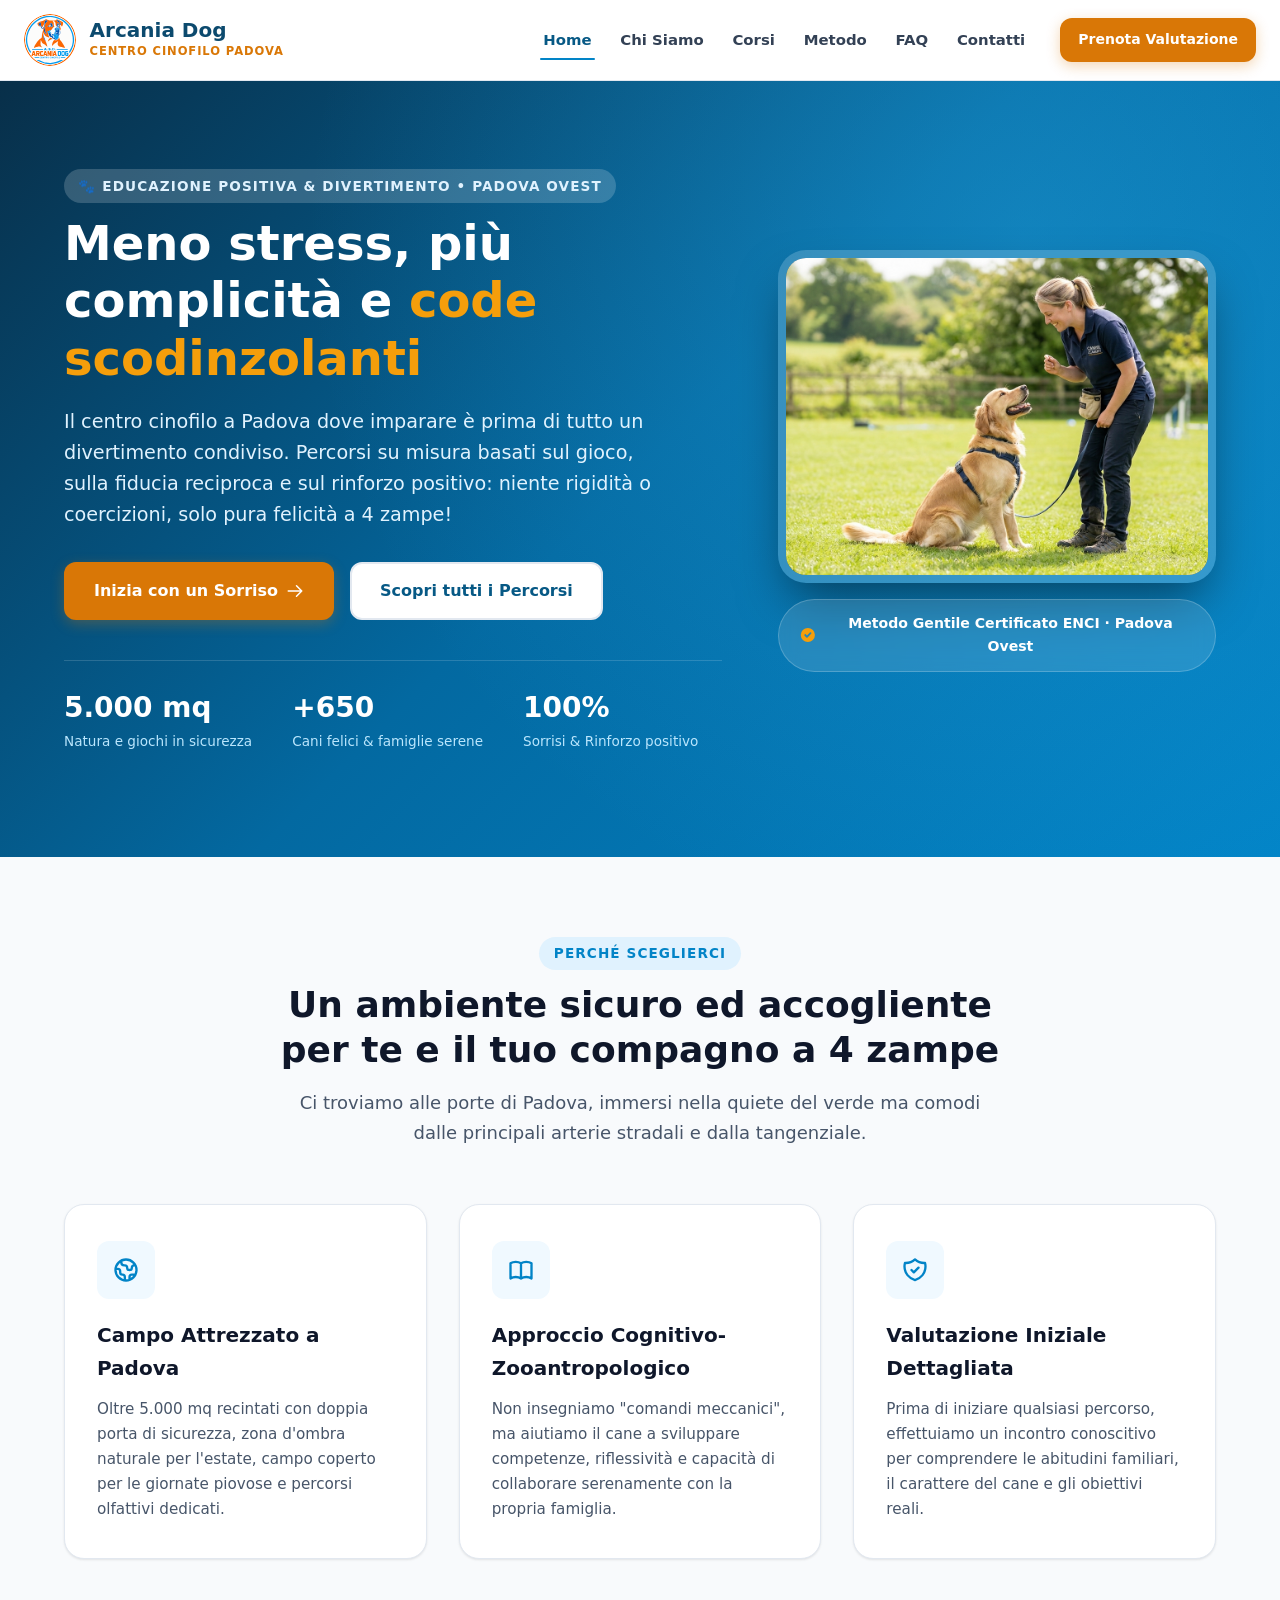
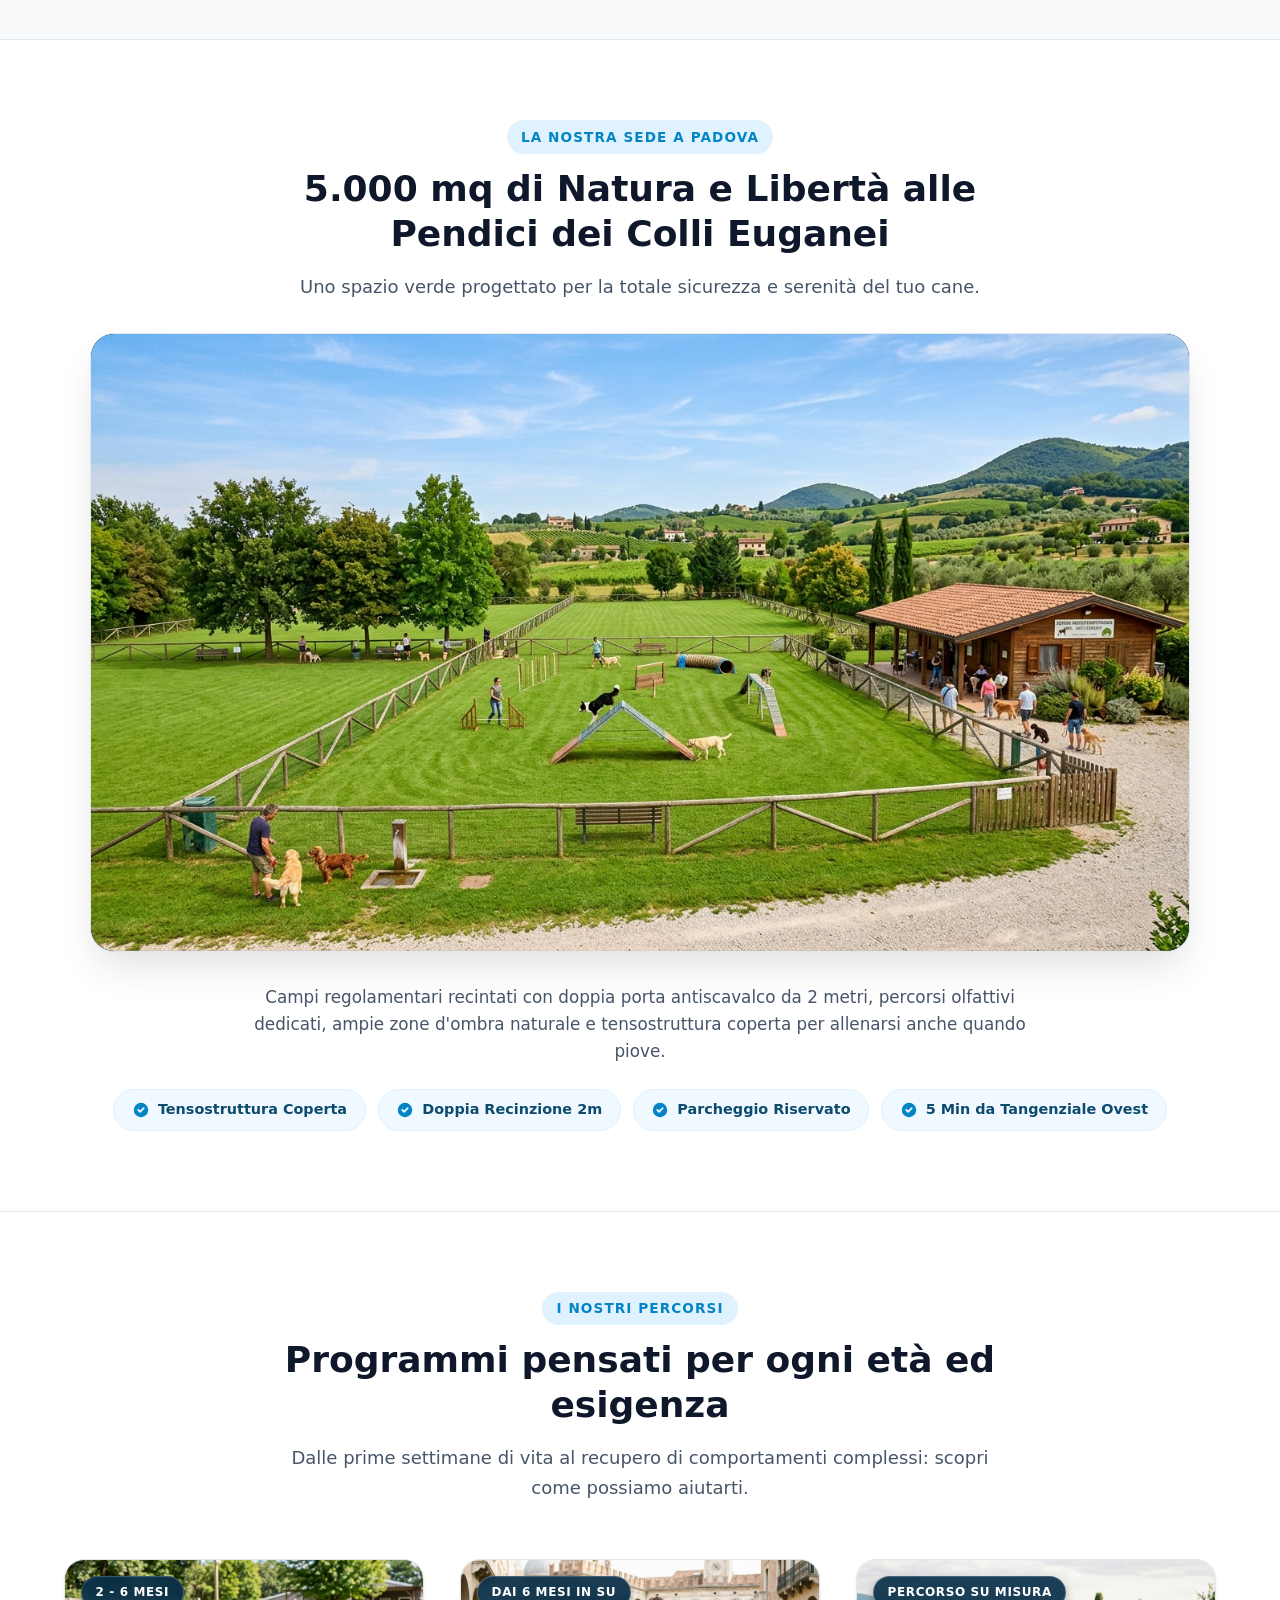
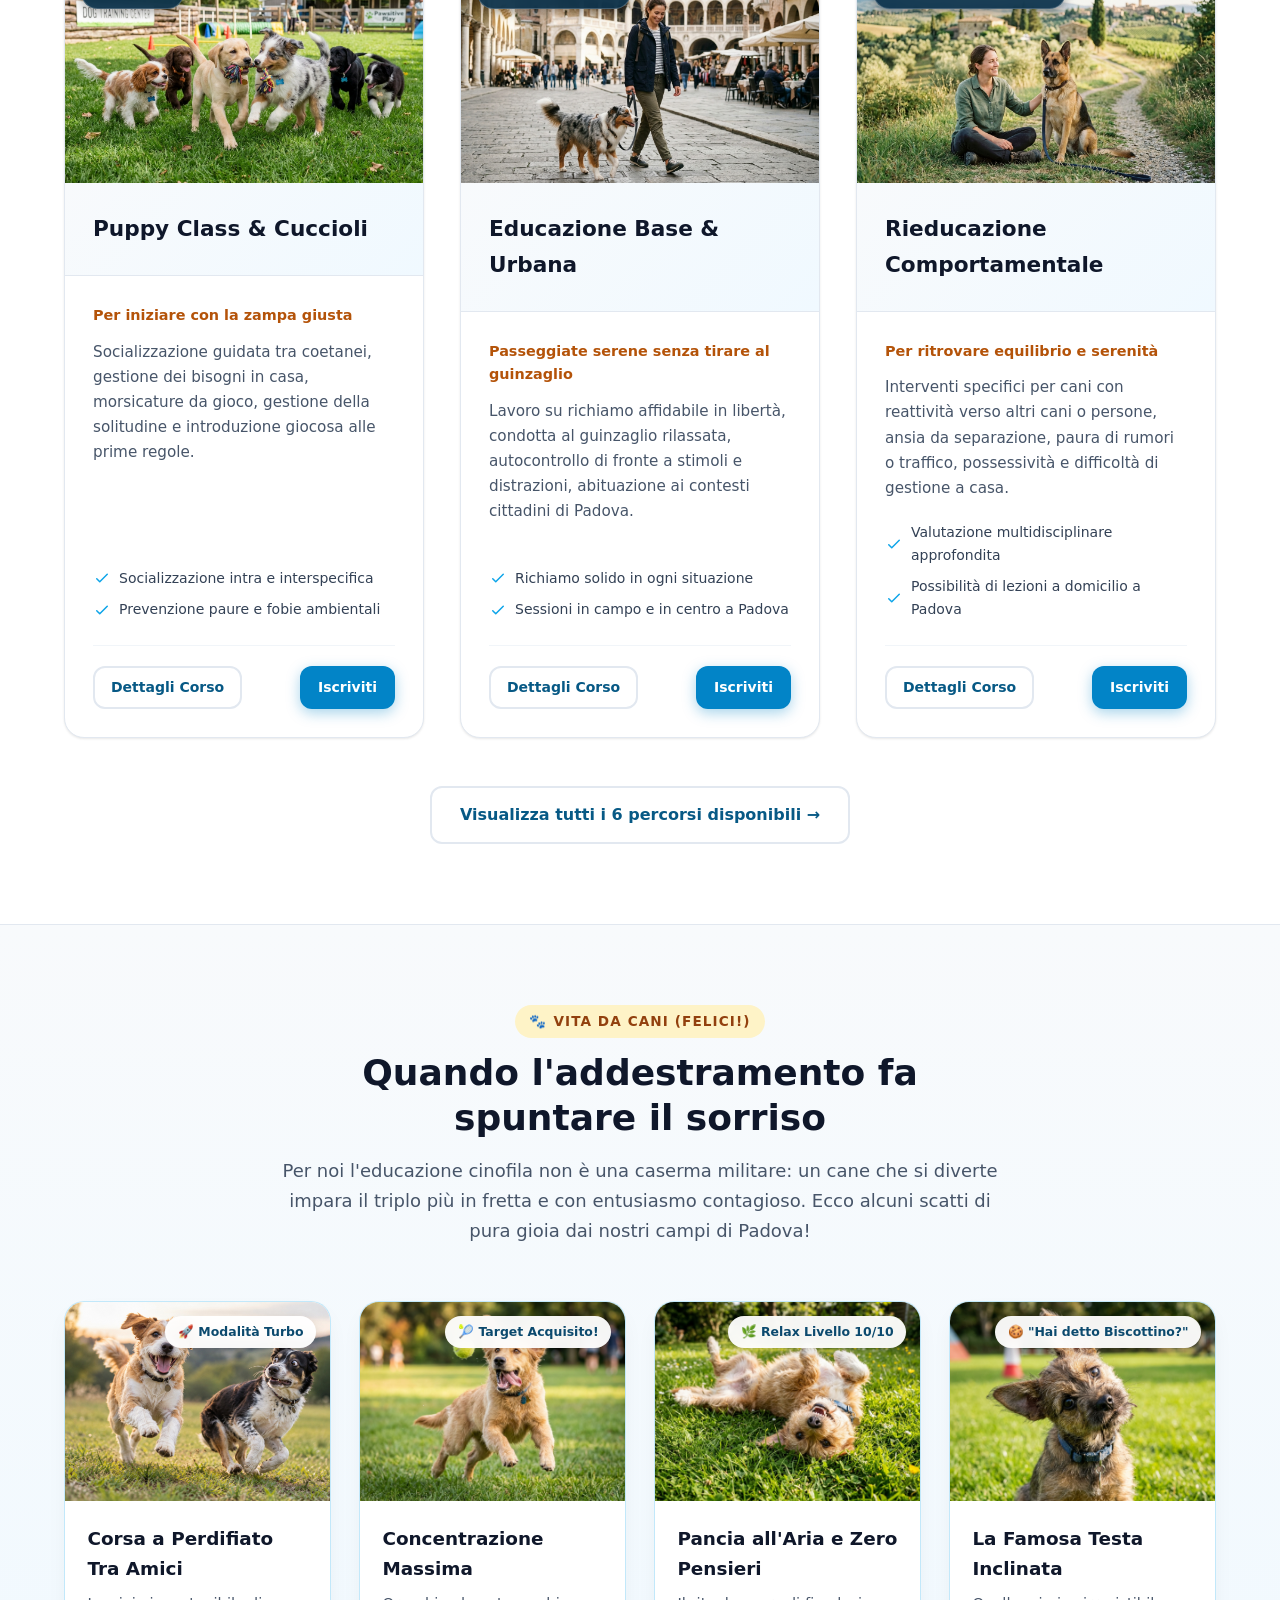
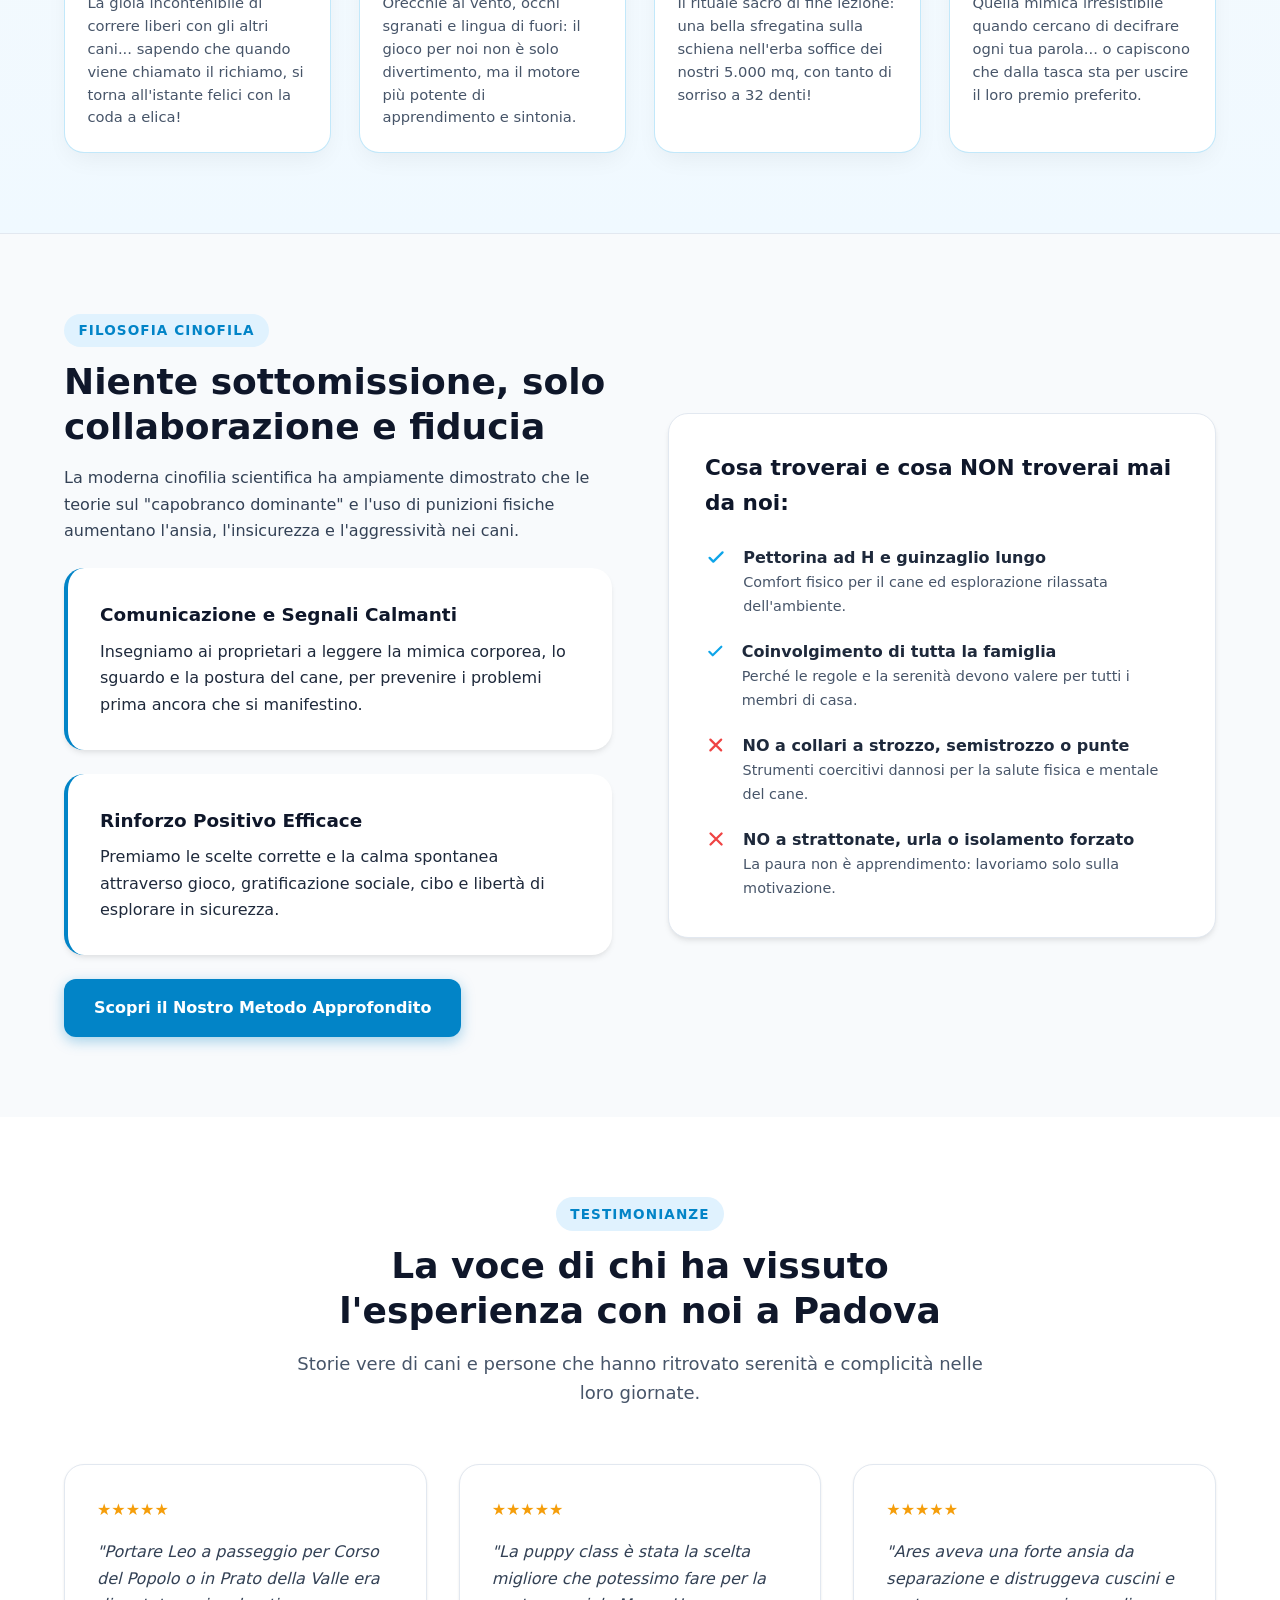
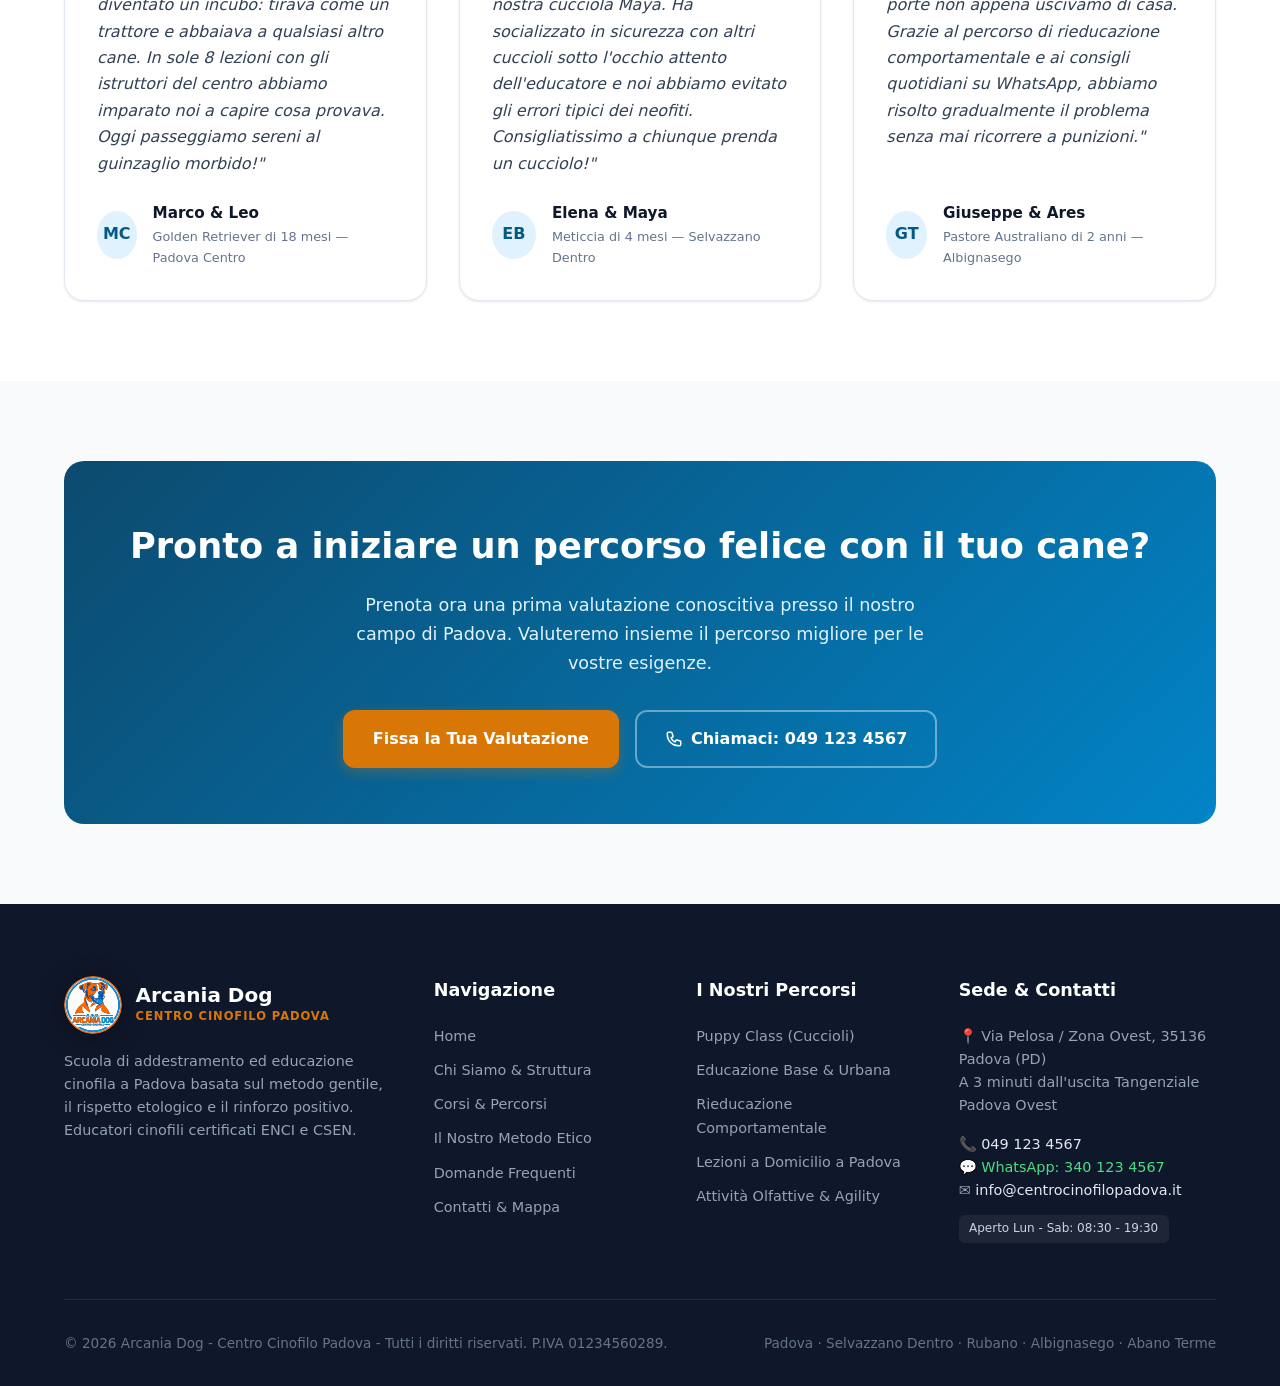
==== commit fe88e2fe: "Aggiunto logo vettoriale SVG come favicon, nell'header e nel footer" ====
--- a/index.html
+++ b/index.html
@@ -5,7 +5,8 @@
   <meta name="viewport" content="width=device-width, initial-scale=1.0">
   <title>Centro Addestramento Cani Padova | Educazione & Cinofilia Patavina</title>
   <meta name="description" content="Centro di addestramento ed educazione cinofila a Padova. Metodo gentile e rinforzo positivo, puppy class, educazione base, rieducazione comportamentale ed istruttori certificati ENCI.">
-  <link rel="stylesheet" href="./css/style.css?v=20261014-6">
+  <link rel="icon" type="image/svg+xml" href="./images/svg/logo-arcania-dog.svg">
+  <link rel="stylesheet" href="./css/style.css?v=20261014-7">
   <style>
     /* Critical Visual Failsafe (Guarantees zero stretching & perfect centering even if cache delay) */
     .hero-visual-card { position: relative; width: 100%; border-radius: 28px; padding: 8px; background: rgba(255,255,255,0.18); backdrop-filter: blur(16px); box-shadow: 0 25px 50px -12px rgba(0,0,0,0.5); }
@@ -27,16 +28,11 @@
   <!-- Header & Navigation -->
   <header class="site-header">
     <div class="container nav-container">
-      <a href="./index.html" class="brand-logo" aria-label="Home Centro Cinofilo Patavino">
-        <div class="brand-icon">
-          <!-- Dog Paw Icon -->
-          <svg width="24" height="24" viewBox="0 0 24 24" fill="currentColor">
-            <path d="M12 10.5c1.66 0 3-1.34 3-3s-1.34-3-3-3-3 1.34-3 3 1.34 3 3 3zm-6.5-1c1.38 0 2.5-1.12 2.5-2.5S6.88 4.5 5.5 4.5 3 5.62 3 7s1.12 2.5 2.5 2.5zm13 0c1.38 0 2.5-1.12 2.5-2.5S19.88 4.5 18.5 4.5 16 5.62 16 7s1.12 2.5 2.5 2.5zm-6.5 4c-3.07 0-7 1.93-7 4.5 0 2.21 2.69 4 7 4s7-1.79 7-4c0-2.57-3.93-4.5-7-4.5z"/>
-          </svg>
-        </div>
+      <a href="./index.html" class="brand-logo" aria-label="Home Arcania Dog">
+        <img src="./images/svg/logo-arcania-dog.svg" alt="Logo Arcania Dog" class="brand-logo-img" width="52" height="52">
         <div class="brand-text">
-          <span class="brand-title">Centro Cinofilo Patavino</span>
-          <span class="brand-sub">Educazione Cani Padova</span>
+          <span class="brand-title">Arcania Dog</span>
+          <span class="brand-sub">Centro Cinofilo Padova</span>
         </div>
       </a>
 
@@ -529,14 +525,10 @@
       <div class="footer-grid">
         <div class="footer-col">
           <div class="brand-logo" style="margin-bottom: 1rem;">
-            <div class="brand-icon">
-              <svg width="22" height="22" viewBox="0 0 24 24" fill="currentColor">
-                <path d="M12 10.5c1.66 0 3-1.34 3-3s-1.34-3-3-3-3 1.34-3 3 1.34 3 3 3zm-6.5-1c1.38 0 2.5-1.12 2.5-2.5S6.88 4.5 5.5 4.5 3 5.62 3 7s1.12 2.5 2.5 2.5zm13 0c1.38 0 2.5-1.12 2.5-2.5S19.88 4.5 18.5 4.5 16 5.62 16 7s1.12 2.5 2.5 2.5zm-6.5 4c-3.07 0-7 1.93-7 4.5 0 2.21 2.69 4 7 4s7-1.79 7-4c0-2.57-3.93-4.5-7-4.5z"/>
-              </svg>
-            </div>
+            <img src="./images/svg/logo-arcania-dog.svg" alt="Logo Arcania Dog" class="brand-logo-img brand-logo-footer" width="58" height="58">
             <div class="brand-text">
-              <span class="brand-title" style="color: #fff;">Centro Cinofilo Patavino</span>
-              <span class="brand-sub">Educazione Cani Padova</span>
+              <span class="brand-title" style="color: #fff;">Arcania Dog</span>
+              <span class="brand-sub">Centro Cinofilo Padova</span>
             </div>
           </div>
           <p class="footer-desc">
@@ -586,7 +578,7 @@
 
       <div class="footer-bottom">
         <div>
-          &copy; 2026 Centro Cinofilo Patavino - Tutti i diritti riservati. P.IVA 01234560289.
+          &copy; 2026 Arcania Dog - Centro Cinofilo Padova - Tutti i diritti riservati. P.IVA 01234560289.
         </div>
         <div>
           <span>Padova &middot; Selvazzano Dentro &middot; Rubano &middot; Albignasego &middot; Abano Terme</span>
--- a/css/style.css
+++ b/css/style.css
@@ -220,6 +220,26 @@
   text-decoration: none;
   flex-shrink: 0;
   margin-right: 3rem; /* Guaranteed comfortable whitespace between logo and menu */
+}
+
+.brand-logo-img {
+  width: 52px;
+  height: 52px;
+  object-fit: contain;
+  flex-shrink: 0;
+  border-radius: 50%;
+  display: block;
+  transition: transform 0.25s ease, filter 0.25s ease;
+}
+
+.brand-logo:hover .brand-logo-img {
+  transform: scale(1.06);
+}
+
+.brand-logo-footer {
+  width: 58px;
+  height: 58px;
+  filter: drop-shadow(0 4px 12px rgba(0, 0, 0, 0.4));
 }
 
 .brand-icon {
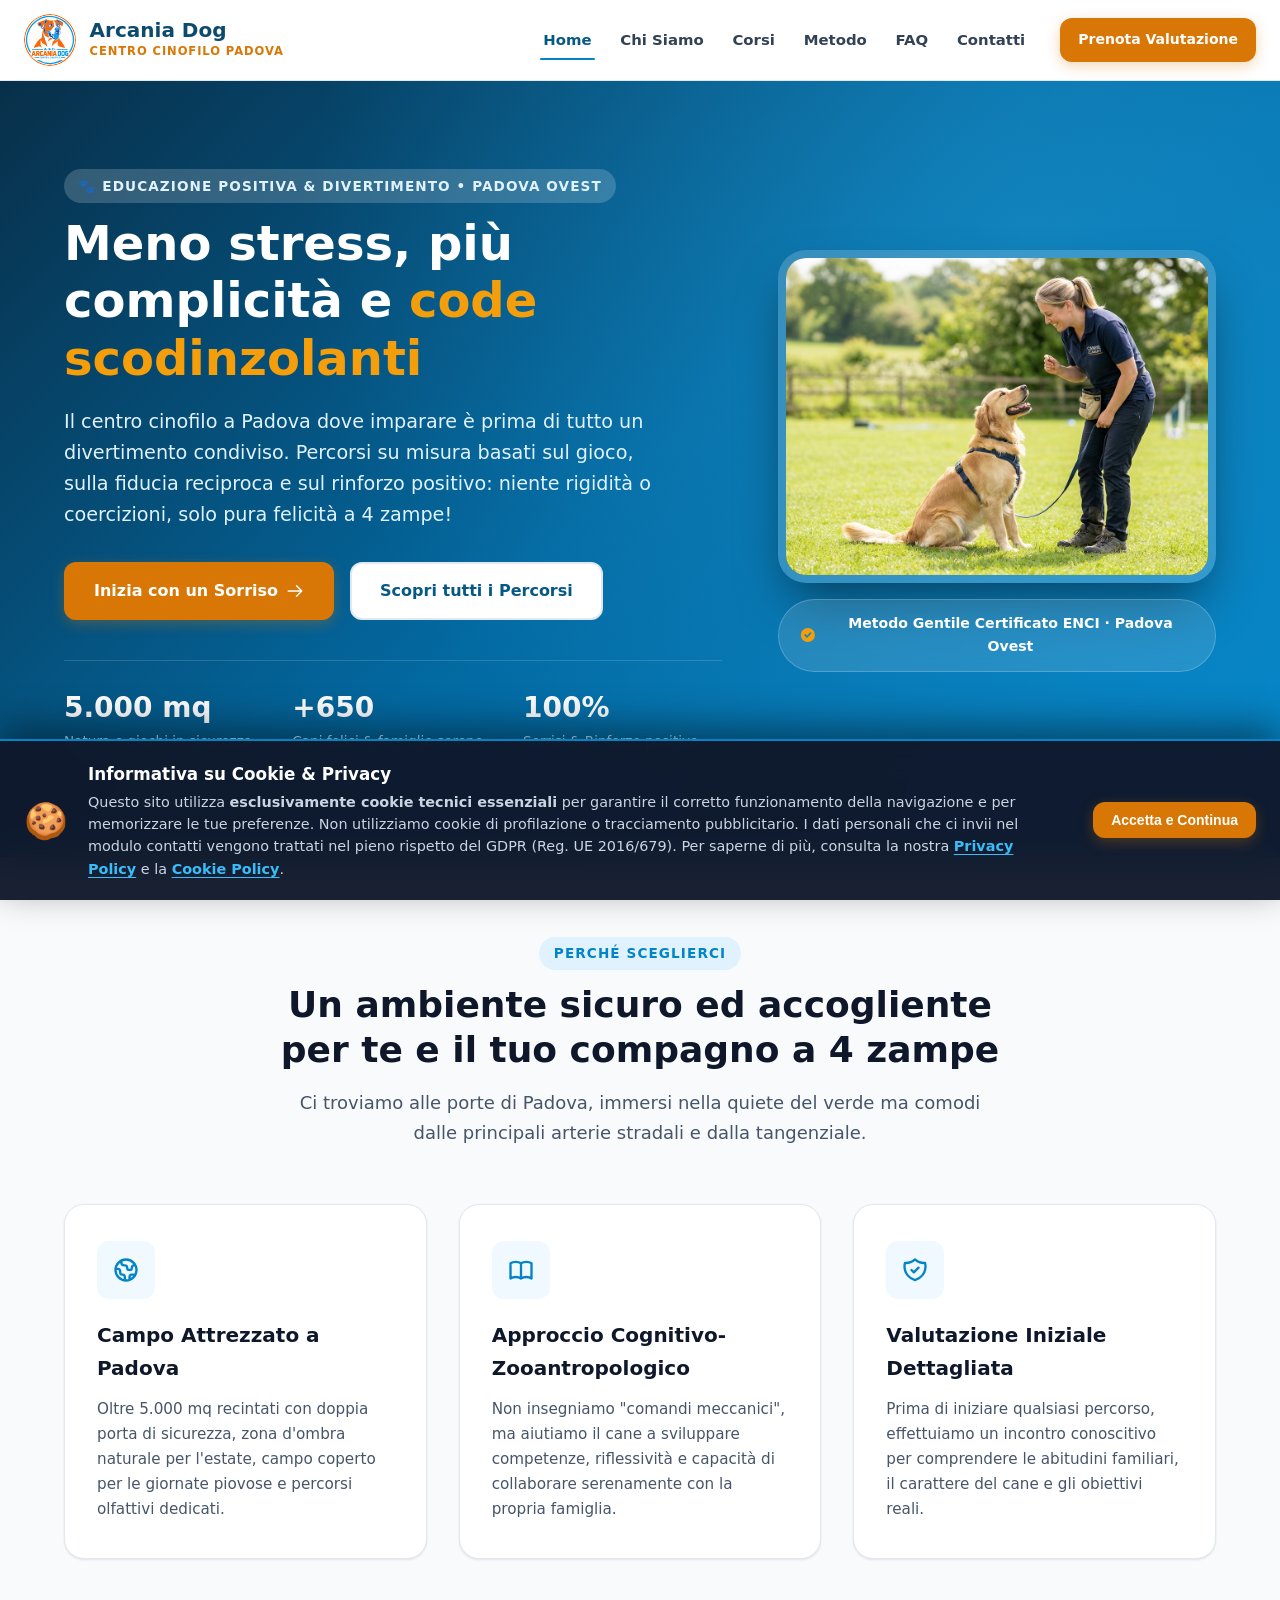
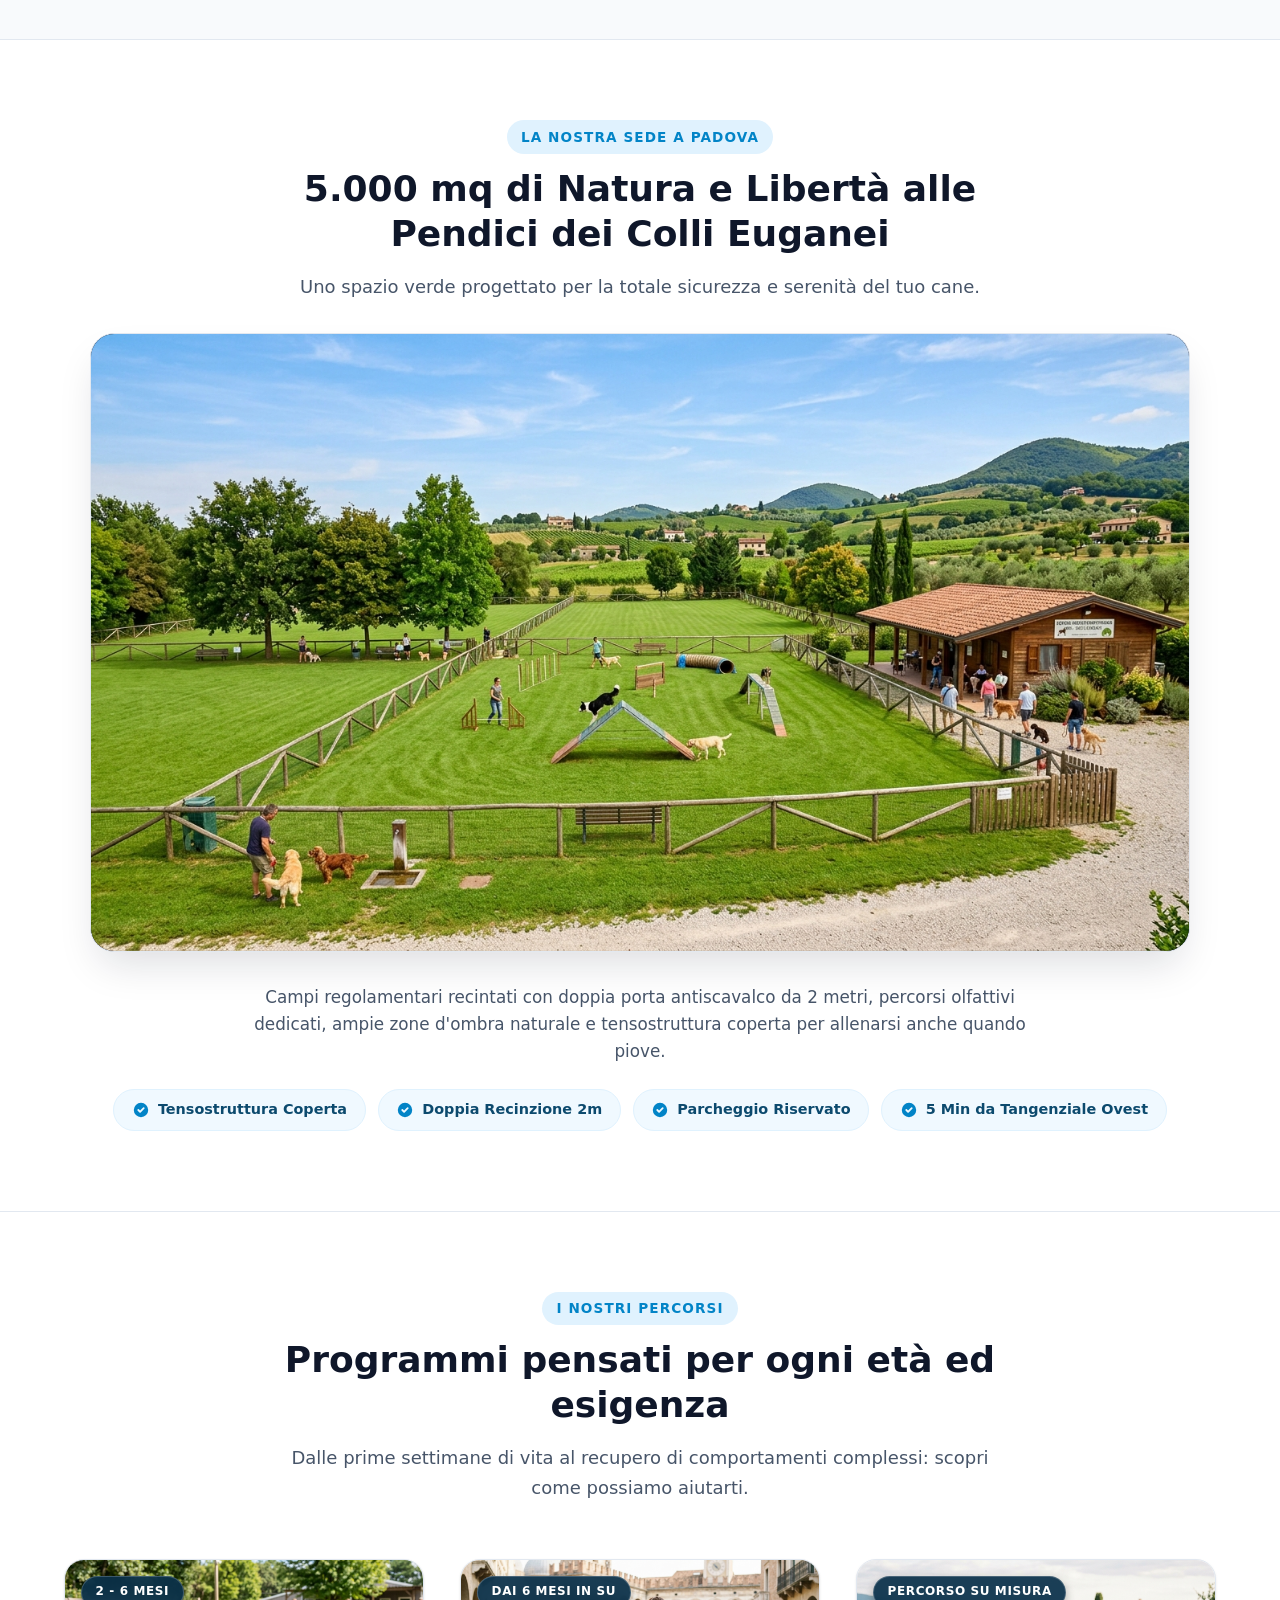
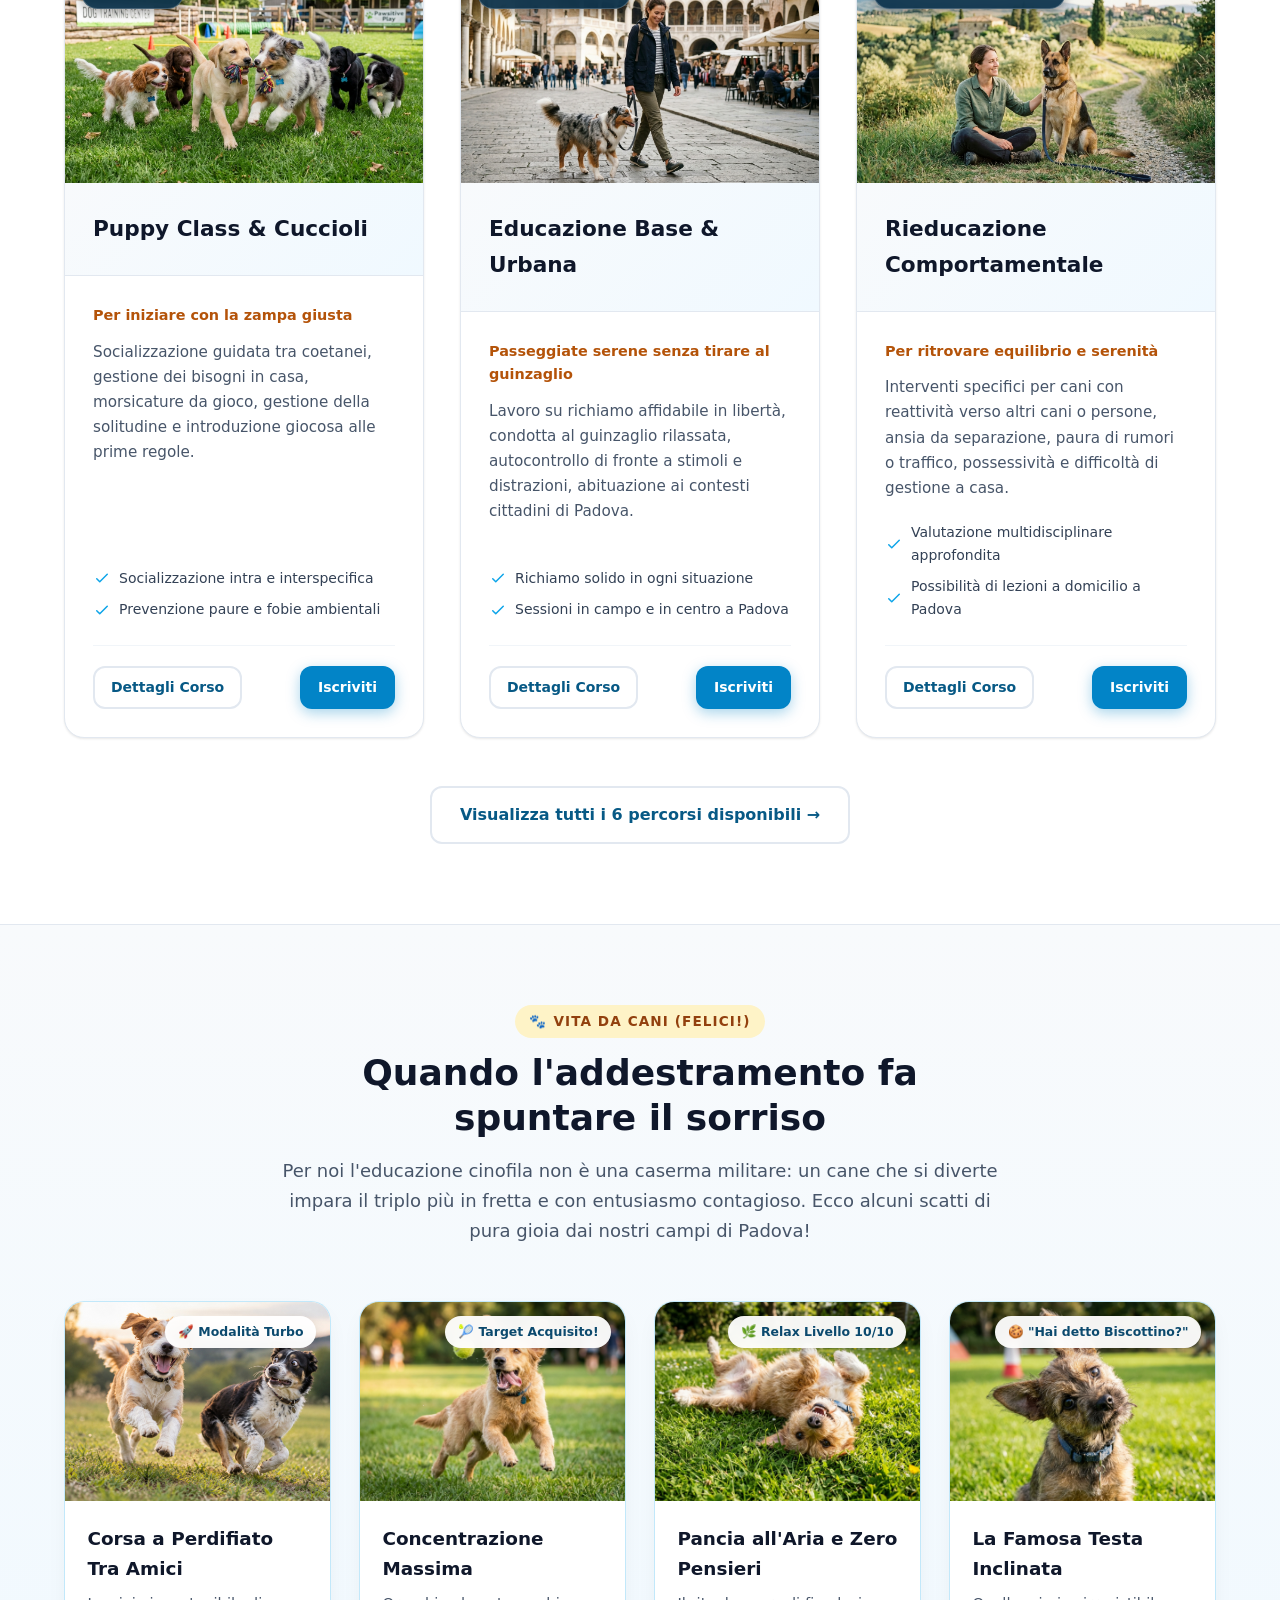
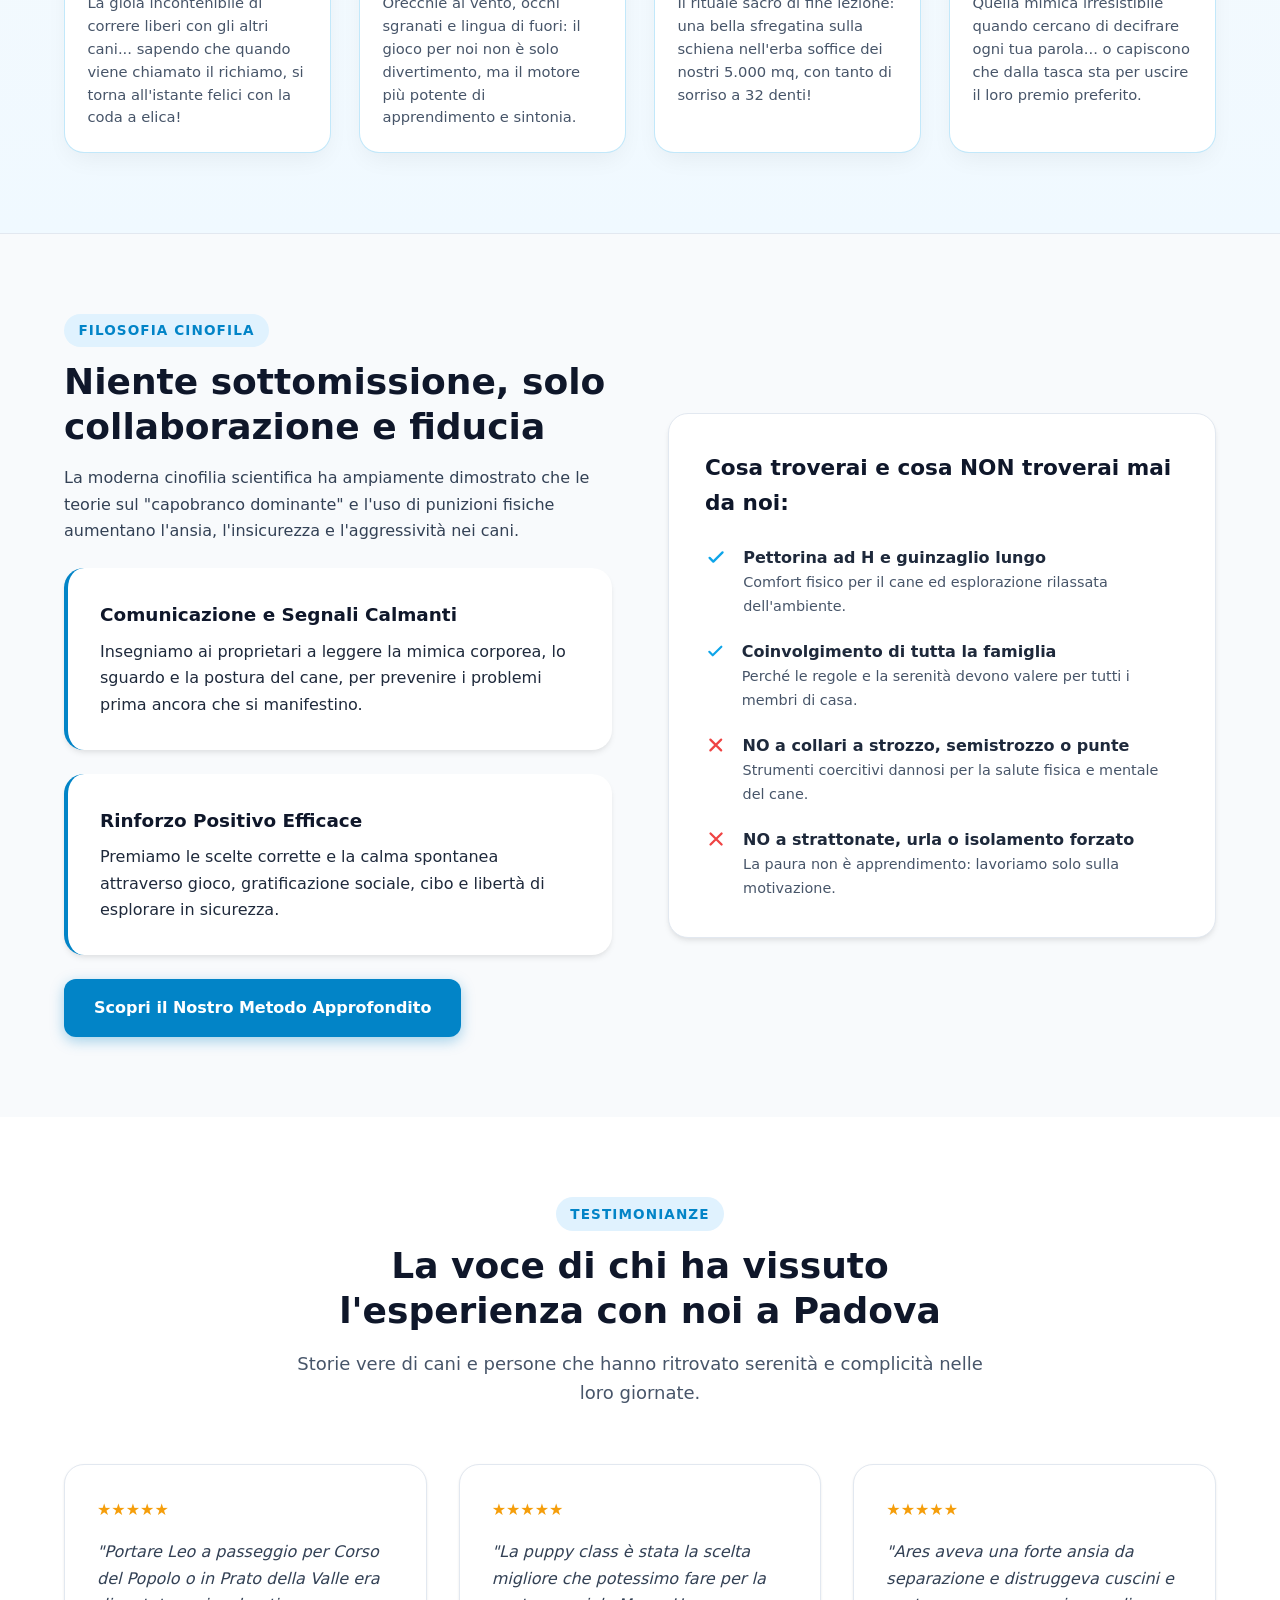
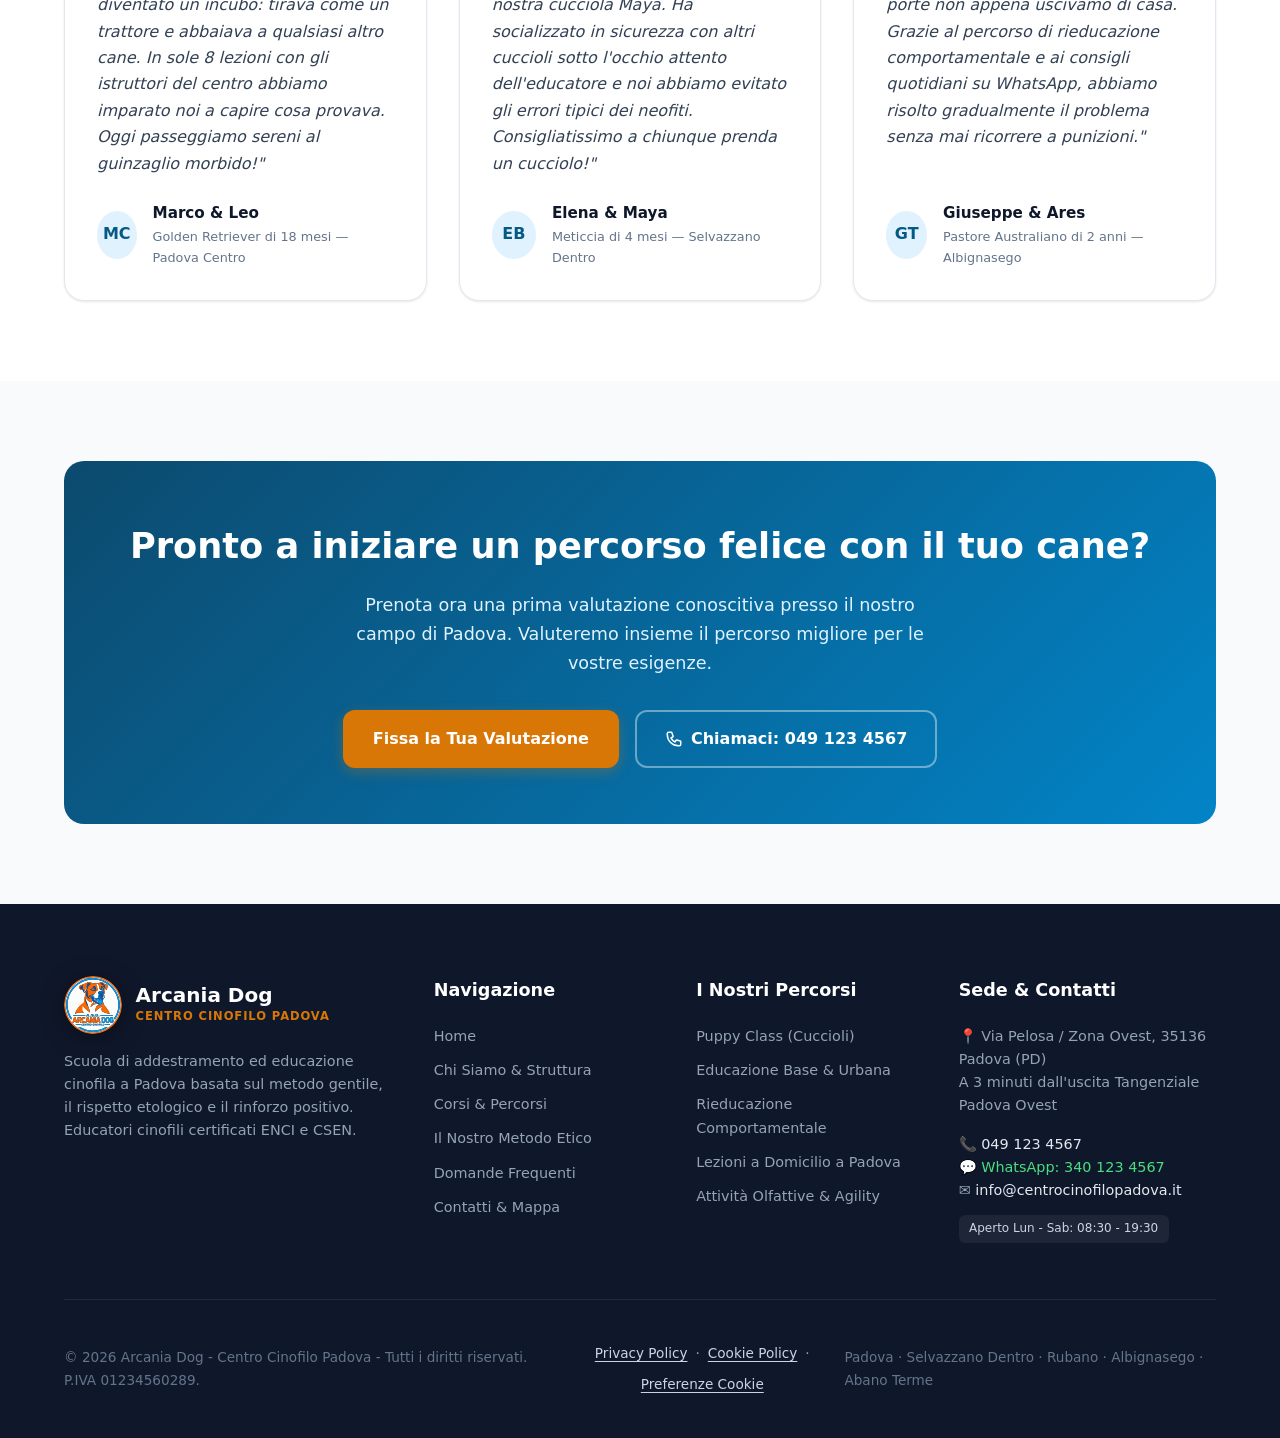
==== commit 6937bfc0: "Aggiunto Cookie & Privacy banner e pagine esplicative Privacy Policy e Cookie Policy nel footer" ====
--- a/index.html
+++ b/index.html
@@ -1,4 +1,4 @@
-<!DOCTYPE html>
+﻿<!DOCTYPE html>
 <html lang="it">
 <head>
   <meta charset="UTF-8">
@@ -580,6 +580,11 @@
         <div>
           &copy; 2026 Arcania Dog - Centro Cinofilo Padova - Tutti i diritti riservati. P.IVA 01234560289.
         </div>
+        <div class="footer-legal-links">
+          <a href="./privacy-policy.html">Privacy Policy</a> &middot; 
+          <a href="./cookie-policy.html">Cookie Policy</a> &middot; 
+          <a href="#" id="manageCookiesLink">Preferenze Cookie</a>
+        </div>
         <div>
           <span>Padova &middot; Selvazzano Dentro &middot; Rubano &middot; Albignasego &middot; Abano Terme</span>
         </div>
--- a/css/style.css
+++ b/css/style.css
@@ -1482,3 +1482,247 @@
   }
 }
 
+
+/* ==========================================================================
+   Cookie & Privacy Banner
+   ========================================================================== */
+.cookie-banner {
+  position: fixed;
+  bottom: -220px;
+  left: 0;
+  right: 0;
+  z-index: 999999;
+  background: rgba(15, 23, 42, 0.96);
+  backdrop-filter: blur(16px);
+  -webkit-backdrop-filter: blur(16px);
+  border-top: 2px solid #0284c7;
+  box-shadow: 0 -12px 36px rgba(0, 0, 0, 0.45);
+  padding: 1.25rem 1.5rem;
+  color: #f1f5f9;
+  transition: bottom 0.4s cubic-bezier(0.16, 1, 0.3, 1), opacity 0.4s ease;
+  opacity: 0;
+  pointer-events: none;
+}
+
+.cookie-banner.visible {
+  bottom: 0;
+  opacity: 1;
+  pointer-events: auto;
+}
+
+.cookie-banner-container {
+  max-width: 1240px;
+  margin: 0 auto;
+  display: flex;
+  align-items: center;
+  justify-content: space-between;
+  gap: 2rem;
+}
+
+.cookie-banner-content {
+  display: flex;
+  align-items: center;
+  gap: 1.25rem;
+  font-size: 0.92rem;
+  line-height: 1.55;
+}
+
+.cookie-banner-icon {
+  font-size: 2.2rem;
+  line-height: 1;
+  flex-shrink: 0;
+}
+
+.cookie-banner-text h4 {
+  font-size: 1.05rem;
+  font-weight: 800;
+  color: #fff;
+  margin: 0 0 0.25rem 0;
+}
+
+.cookie-banner-text p {
+  margin: 0;
+  color: #cbd5e1;
+  font-size: 0.9rem;
+}
+
+.cookie-banner-text a {
+  color: #38bdf8;
+  text-decoration: underline;
+  text-underline-offset: 3px;
+  font-weight: 600;
+  transition: color 0.2s ease;
+}
+
+.cookie-banner-text a:hover {
+  color: #7dd3fc;
+}
+
+.cookie-banner-actions {
+  display: flex;
+  align-items: center;
+  gap: 0.85rem;
+  flex-shrink: 0;
+}
+
+@media (max-width: 820px) {
+  .cookie-banner-container {
+    flex-direction: column;
+    align-items: stretch;
+    gap: 1.15rem;
+  }
+  .cookie-banner-actions {
+    width: 100%;
+  }
+  .cookie-banner-actions .btn {
+    width: 100%;
+    text-align: center;
+    justify-content: center;
+  }
+}
+
+/* ==========================================================================
+   Policy Pages (Privacy & Cookie)
+   ========================================================================== */
+.policy-section {
+  padding: 3.5rem 0 5rem;
+  background-color: var(--light-50);
+}
+
+.policy-container {
+  max-width: 880px;
+  margin: 0 auto;
+}
+
+.policy-card {
+  background: var(--white);
+  border: 1px solid #e2e8f0;
+  border-radius: 24px;
+  padding: 3rem;
+  box-shadow: 0 10px 30px -10px rgba(15, 23, 42, 0.08);
+  color: var(--dark-800);
+}
+
+.policy-badge {
+  display: inline-flex;
+  align-items: center;
+  gap: 0.45rem;
+  background: #f0fdf4;
+  color: #166534;
+  border: 1px solid #bbf7d0;
+  padding: 0.35rem 0.95rem;
+  border-radius: 9999px;
+  font-size: 0.82rem;
+  font-weight: 700;
+  margin-bottom: 1.75rem;
+}
+
+.policy-badge.badge-blue {
+  background: #f0f9ff;
+  color: #0369a1;
+  border-color: #bae6fd;
+}
+
+.policy-card h2 {
+  font-size: 1.4rem;
+  font-weight: 800;
+  color: var(--primary-950);
+  margin-top: 2.25rem;
+  margin-bottom: 0.85rem;
+  border-bottom: 2px solid #f1f5f9;
+  padding-bottom: 0.6rem;
+}
+
+.policy-card h3 {
+  font-size: 1.15rem;
+  font-weight: 700;
+  color: var(--primary-900);
+  margin-top: 1.5rem;
+  margin-bottom: 0.5rem;
+}
+
+.policy-card p, .policy-card li {
+  font-size: 0.97rem;
+  line-height: 1.75;
+  color: #334155;
+  margin-bottom: 1rem;
+}
+
+.policy-card ul {
+  padding-left: 1.5rem;
+  margin-bottom: 1.25rem;
+}
+
+.policy-card li {
+  margin-bottom: 0.5rem;
+}
+
+.policy-callout {
+  background: #f8fafc;
+  border-left: 4px solid var(--primary-600);
+  padding: 1.25rem 1.5rem;
+  border-radius: 0 12px 12px 0;
+  margin: 1.75rem 0;
+}
+
+.policy-callout p {
+  margin: 0;
+  font-size: 0.94rem;
+  color: var(--dark-700);
+  line-height: 1.6;
+}
+
+.policy-table-wrapper {
+  overflow-x: auto;
+  margin: 1.5rem 0;
+}
+
+.policy-table {
+  width: 100%;
+  border-collapse: collapse;
+  text-align: left;
+  font-size: 0.92rem;
+}
+
+.policy-table th, .policy-table td {
+  padding: 0.85rem 1rem;
+  border: 1px solid #e2e8f0;
+}
+
+.policy-table th {
+  background: #f8fafc;
+  font-weight: 700;
+  color: var(--dark-900);
+}
+
+.policy-table td {
+  color: #475569;
+}
+
+.footer-legal-links {
+  margin: 0.65rem 0;
+  font-size: 0.85rem;
+  color: #94a3b8;
+  display: flex;
+  align-items: center;
+  justify-content: center;
+  flex-wrap: wrap;
+  gap: 0.5rem;
+}
+
+.footer-legal-links a {
+  color: #cbd5e1;
+  text-decoration: underline;
+  text-underline-offset: 3px;
+  transition: color 0.2s ease;
+}
+
+.footer-legal-links a:hover {
+  color: #38bdf8;
+}
+
+@media (max-width: 640px) {
+  .policy-card {
+    padding: 2rem 1.25rem;
+  }
+}
